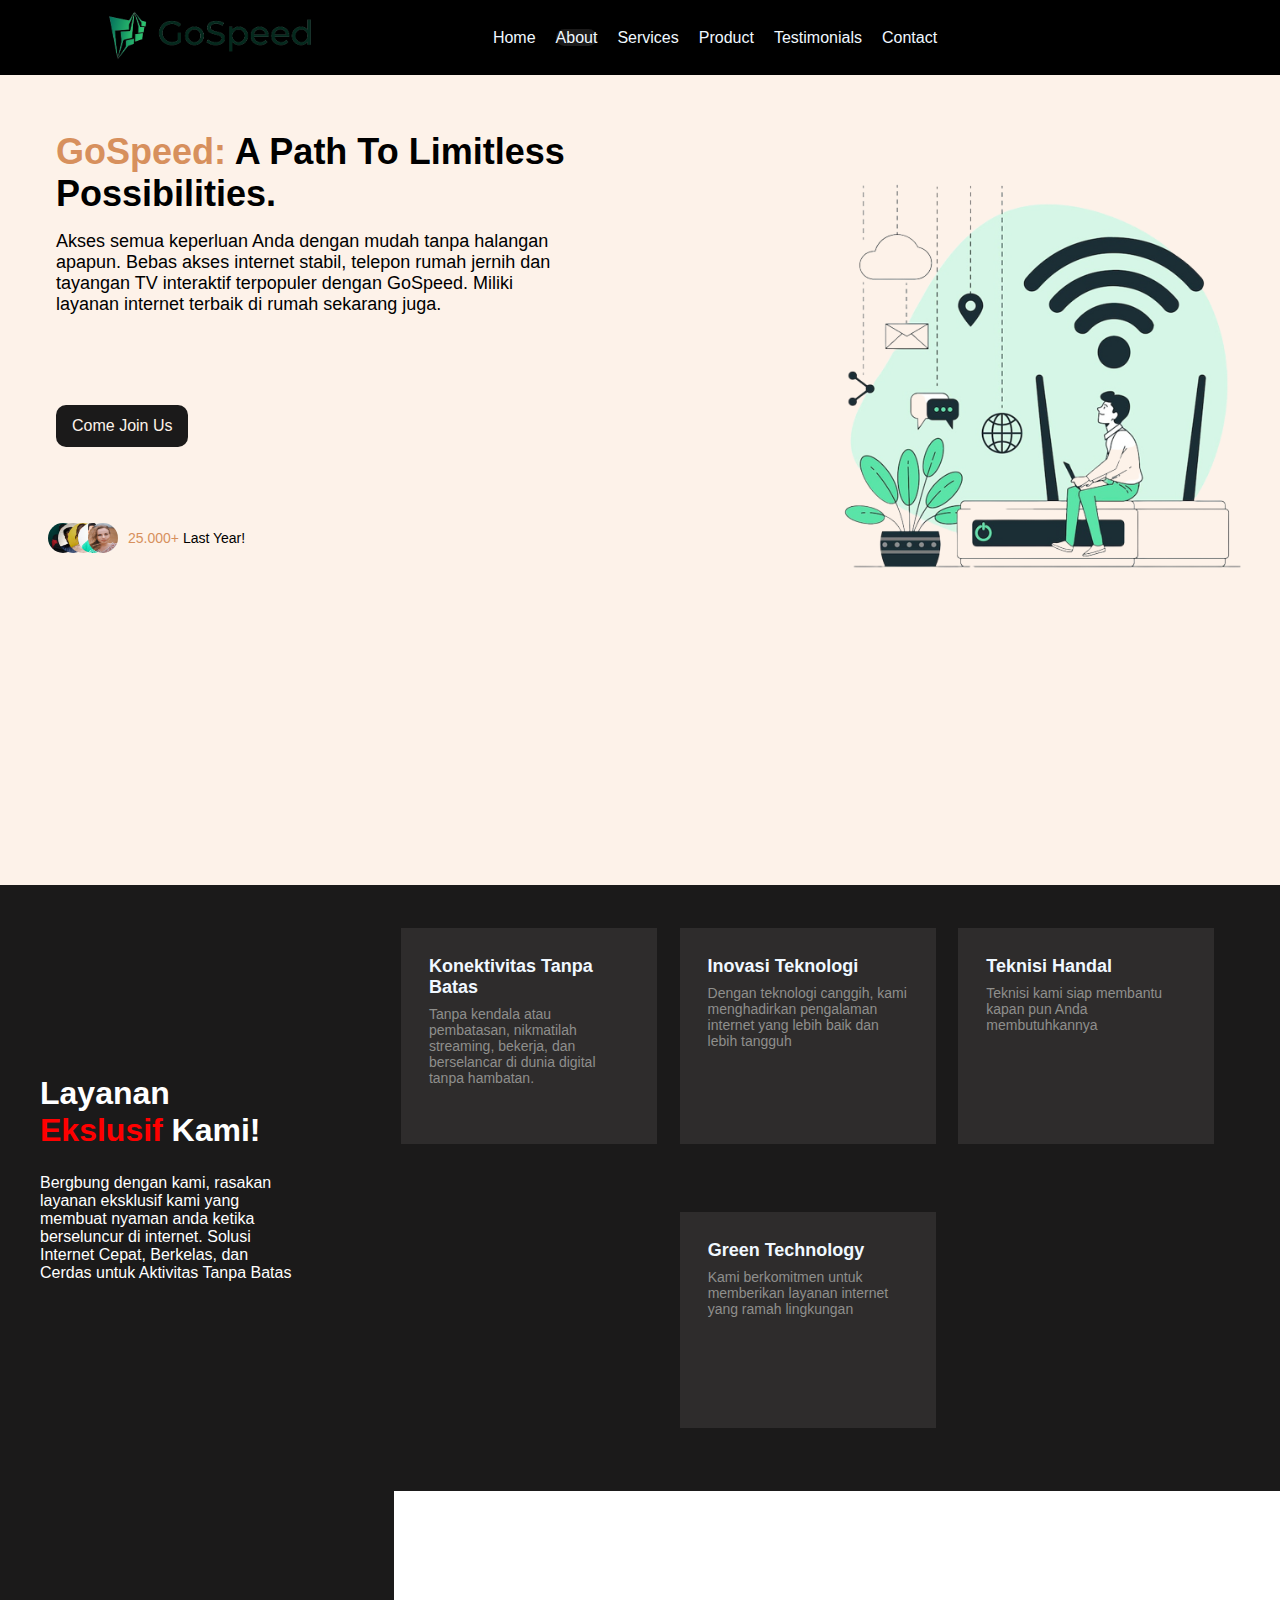
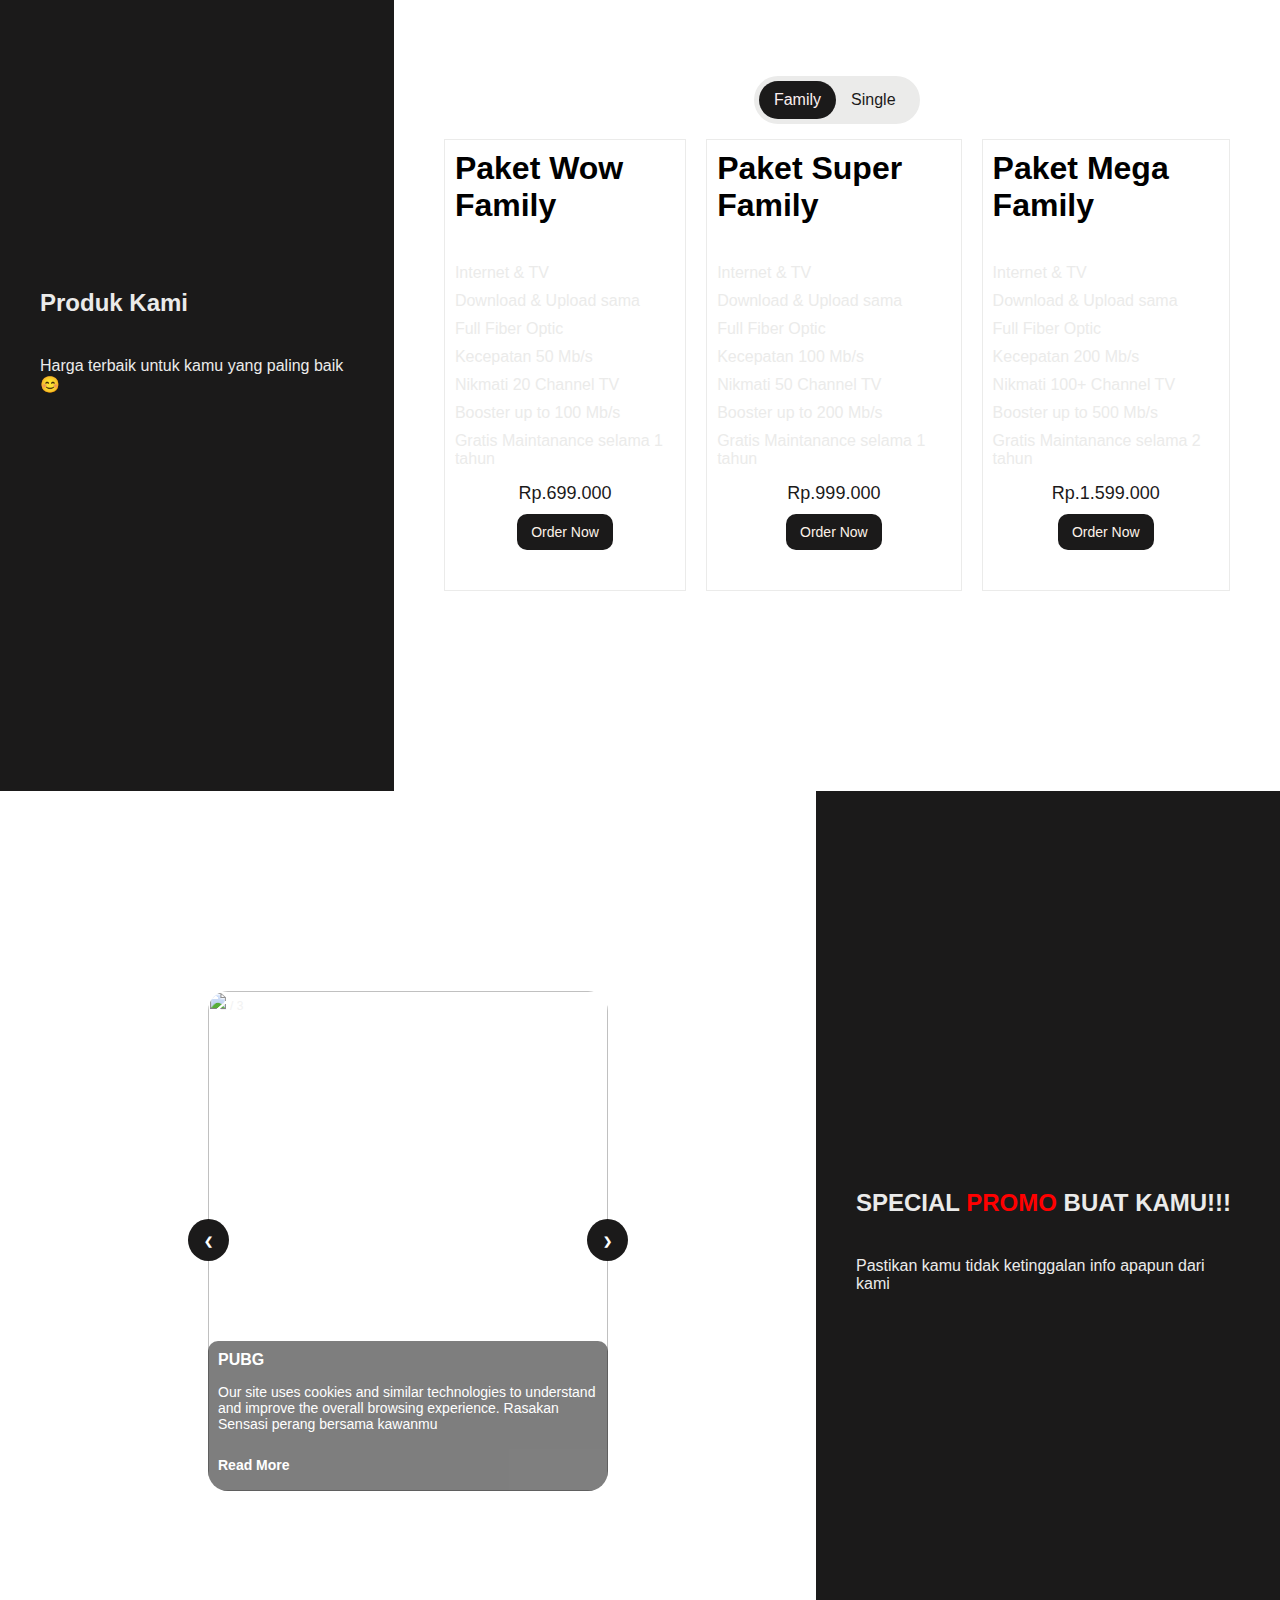
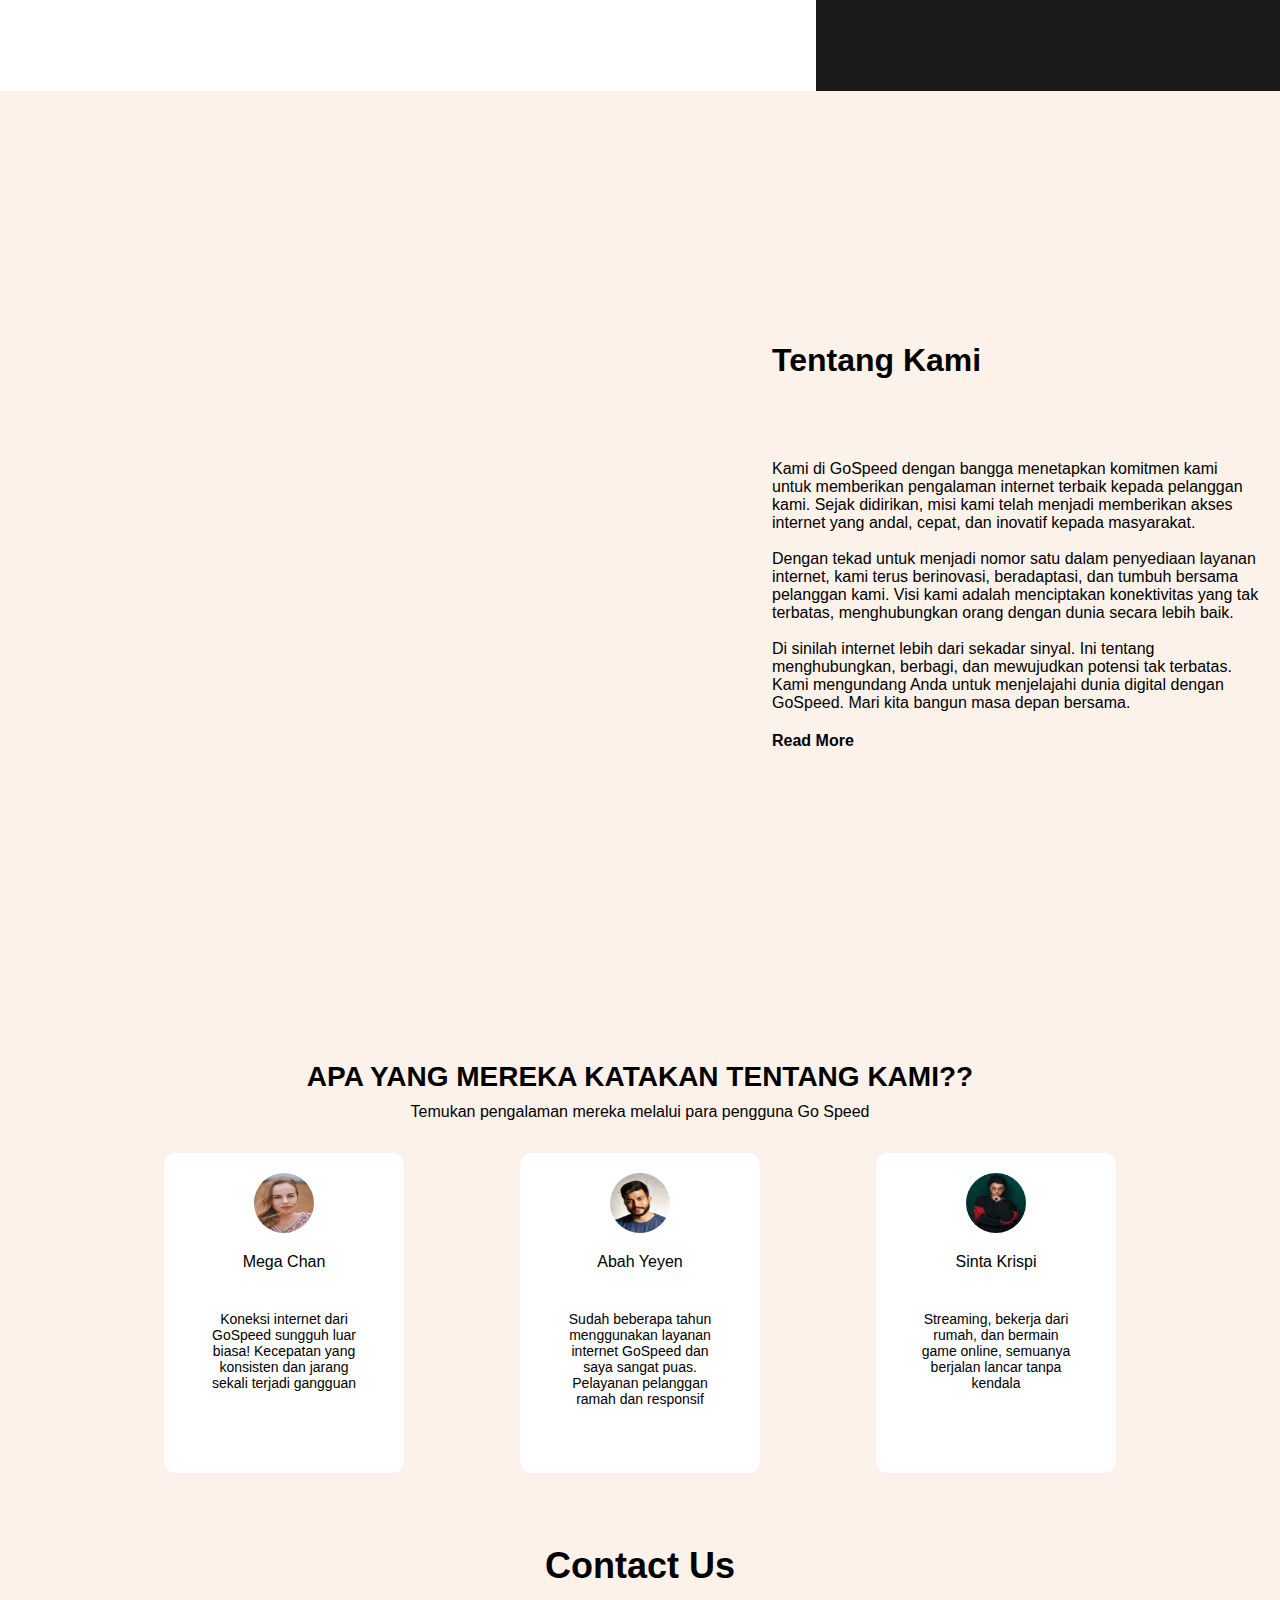
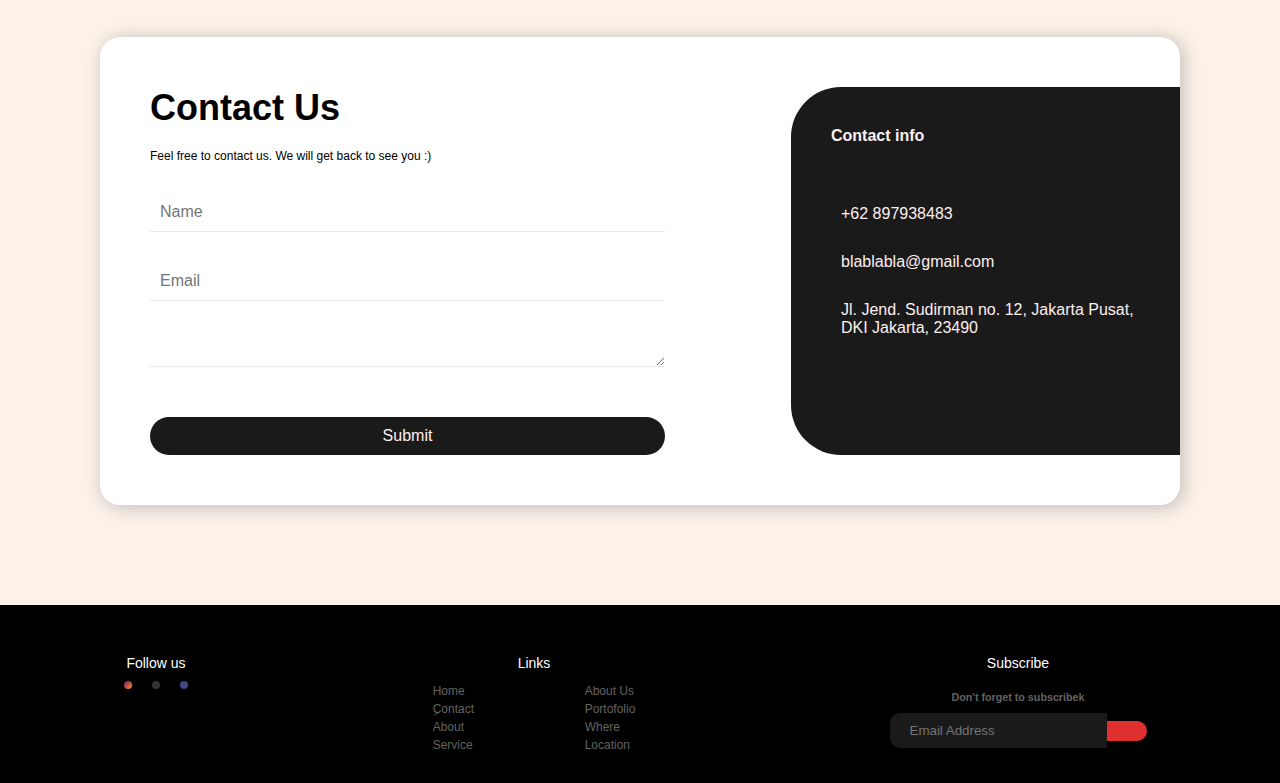
==== index.html @ 830a80e7 "first" ====
<!DOCTYPE html>
<html lang="en">
  <head>
    <meta charset="UTF-8" />
    <meta name="viewport" content="width=device-width, initial-scale=1.0" />
    <title>Document</title>
    <link rel="stylesheet" href="style.css" />
    <script src="https://kit.fontawesome.com/18915e59dc.js" crossorigin="anonymous"></script>
  </head>
  <body>
    <header>
      <nav>
        <div class="logo">
          <a href="#"><img src="logo.png" alt="" /></a>
        </div>
        <ul id="nav">
          <li><a href="#">Home</a></li>
          <li><a href="#about"  class="active">About</a></li>
          <li><a href="#services">Services</a></li>
          <li><a href="#product">Product</a></li>
          <li><a href="#testi">Testimonials</a></li>
          <li><a href="#contact-form">Contact</a></li>
          <a href="#" id="close"><i class="fa-sharp fa-solid fa-xmark"></i></a>
        </ul>
        <div class="mobile">
          <i id="bar" class="fa-solid fa-bars"></i>
        </div>
      </nav>
    </header>
    <section id="hero">
      <div class="hero-cont">
        <div class="hero-txt">
          <div class="txt">
            <h1><span>GoSpeed:</span> A Path To Limitless Possibilities.</h1>
            <p>
              Akses semua keperluan Anda dengan mudah tanpa halangan apapun. Bebas akses internet stabil, telepon rumah jernih dan tayangan TV interaktif terpopuler dengan GoSpeed. Miliki layanan internet terbaik di rumah sekarang juga.
            </p>
          </div>
          <button>Come Join Us</button>
        </div>

        <div class="member">
          <div class="pict-mem">
            <img src="Untitled (1).png" class="img-1" />
            <img src="Untitled (2).png" class="img-2" />
            <img src="Untitled (3).png" class="img-3" />
            <img src="Untitled (4).png" class="img-4" />
            <img src="Untitled (5).png" class="img-5" />
          </div>
          <p><span>25.000+</span> Last Year!</p>
        </div>
      </div>
      <img src="hero.png" alt="" class="main-img" />
    </section>
    
    <section id="services">
      <div class="serv-hed">
        <h1>Layanan <span>Ekslusif</span> Kami! </h1>
        <p class="line"></p>
        <p class="serv-tit">
          Bergbung dengan kami, rasakan layanan eksklusif kami yang membuat nyaman anda ketika berseluncur di internet. Solusi Internet Cepat, Berkelas, dan Cerdas untuk Aktivitas Tanpa Batas
        </p>
      </div>
      <div class="serv-box">
        <div class="box-cont">
          <i class="fa-solid fa-network-wired" style="color: #ff1000;"></i>
          <div class="box-txt">
            <h1>Konektivitas Tanpa Batas</h1>
            <p class="cont">
              Tanpa kendala atau pembatasan, nikmatilah streaming, bekerja, dan berselancar di dunia digital tanpa hambatan.
            </p>
          </div>
        </div>
        <div class="box-cont">
          <i class="fa-solid fa-microchip" style="color: #ff1000;"></i>
          <div class="box-txt">
            <h1>Inovasi Teknologi</h1>
            <p class="cont">
              Dengan teknologi canggih, kami menghadirkan pengalaman internet yang lebih baik dan lebih tangguh 
            </p>
            
          </div>
        </div>
        <div class="box-cont">
          <i class="fa-solid fa-people-group" style="color: #ff1000;"></i>
          <div class="box-txt">
            <h1>Teknisi Handal</h1>
            <p class="cont">
              Teknisi kami siap membantu kapan pun Anda membutuhkannya
            </p>
            
          </div>
        </div>
        <div class="box-cont">
          <i class="fa-solid fa-solar-panel" style="color: #ff1000;"></i>
          <div class="box-txt">
            <h1>Green Technology</h1>
            <p class="cont">
              Kami berkomitmen untuk memberikan layanan internet yang ramah lingkungan
            </p>
            
          </div>
        </div>
        
      </div>
    </section>
    <section id="product">
      <div class="pro-des">
        <div id="des">
        <h1>Produk Kami</h1>
        <p>Harga terbaik untuk kamu yang paling baik😊</p>
      </div></div>
      <div class="line"></div>
      <div class="paket">
<div id="btn">
  <div class="fm" id="active">
    <p>Family</p></div>
  <div class="sg">
    <p>Single</p></div>
 
</div>
<div class="paket-cont">
<div id="paket-box">
<h1>Paket Wow Family</h1>
<i class="fa-solid fa-people-roof"></i>
<ul>
  <li>Internet & TV</li>
  <li>Download & Upload sama</li>
  <li>Full Fiber Optic</li>
  <li>Kecepatan 50 Mb/s</li>
  <li>Nikmati 20 Channel TV</li>
  <li>Booster up to 100 Mb/s</li>
  <li>Gratis Maintanance selama 1 tahun</li>
</ul>
<p>Rp.699.000</p>
<button id="btn-ord">Order Now</button>
</div>
<div id="paket-box">
<h1>Paket Super Family</h1>
<i class="fa-solid fa-people-roof"></i>
<ul>
  <li>Internet & TV</li>
  <li>Download & Upload sama</li>
  <li>Full Fiber Optic</li>
  <li>Kecepatan 100 Mb/s</li>
  <li>Nikmati 50 Channel TV</li>
  <li>Booster up to 200 Mb/s</li>
  <li>Gratis Maintanance selama 1 tahun</li>
</ul>
<p>Rp.999.000</p>
<button id="btn-ord">Order Now</button>
</div>
<div id="paket-box">
<h1>Paket Mega Family</h1>
<i class="fa-solid fa-people-roof"></i>
<ul>
  <li>Internet & TV</li>
  <li>Download & Upload sama</li>
  <li>Full Fiber Optic</li>
  <li>Kecepatan 200 Mb/s</li>
  <li>Nikmati 100+ Channel TV</li>
  <li>Booster up to 500 Mb/s</li>
  <li>Gratis Maintanance selama 2 tahun</li>
</ul>
<p>Rp.1.599.000</p>
<button id="btn-ord">Order Now</button>
</div></div>
      </div>
    </section>
    <section id="news">
    
   <!-- Slideshow container -->
<div class="slideshow-container">

  <!-- Full-width images with number and caption text -->
  <div class="mySlides fade">
    <div class="numbertext">1 / 3</div>
    <div class="img-news">
        <img src="https://img.freepik.com/free-vector/flat-wifi-concept_23-2148177486.jpg?w=740&t=st=1700361606~exp=1700362206~hmac=d5f42aca3f6ed8f450a8a5a273979845ca41e395c2291f25d8382264fe31c53e" alt="" />
        <div class="desc-news">
          <h1>PUBG</h1>
          <p>Our site uses cookies and similar technologies to understand and improve the overall browsing experience. Rasakan Sensasi perang bersama kawanmu</p>
          <div class="arr">
            <p>Read More</p>
            <i class="fa-solid fa-circle-right" style="color: #ff1000;"></i>
            
          </div>
        </div>
      </div>
    
  </div>

  <div class="mySlides fade">
    <div class="numbertext">2 / 3</div>
    <div class="img-news">
        <img src="https://img.freepik.com/free-vector/flat-wifi-zone-concept-with-signal_23-2148194318.jpg?w=740&t=st=1700361664~exp=1700362264~hmac=affdc08e6a4ba51aee8b98a802f787c42972c4acd6a367177e6b12c035d910f7" alt="" />
        <div class="desc-news">
          <h1>PUBG</h1>
          <p>Our site uses cookies and similar technologies to understand and improve the overall browsing experience. Rasakan Sensasi perang bersama kawanmu</p>
          <div class="arr">
            <p>Read More</p>
            <i class="fa-solid fa-circle-right" style="color: #ff1000;"></i>
            
          </div>
        </div>
      </div>
 
  </div>

  <div class="mySlides fade">
    <div class="numbertext">3 / 3</div>
    <div class="img-news">
        <img src="https://img.freepik.com/free-vector/flat-wifi-concept_23-2148182406.jpg?w=740&t=st=1700361709~exp=1700362309~hmac=ac08baa9c29faf4a1bc0f89a0aca5fcb28b00baa556523f29c4f729de4d3a258" alt="" />
        <div class="desc-news">
          <h1>PUBG</h1>
          <p>Our site uses cookies and similar technologies to understand and improve the overall browsing experience. Rasakan Sensasi perang bersama kawanmu</p>
          <div class="arr">
            <p>Read More</p>
            <i class="fa-solid fa-circle-right" style="color: #ff1000;"></i>
            
          </div>
        </div>
      </div>
    
  </div>

  <!-- Next and previous buttons -->
  <a class="prev" onclick="plusSlides(-1)">&#10094;</a>
  <a class="next" onclick="plusSlides(1)">&#10095;</a>
</div>
<div class="pro-des">
  <div id="des">
  <h1>SPECIAL <span>PROMO</span> BUAT KAMU!!!</h1>
  <p>Pastikan kamu tidak ketinggalan info apapun dari kami</p>
</div>

</div>
    </section>
    <section id="about">
      <div class="img-cont">
        <img src="https://img.freepik.com/free-photo/corporate-business-handshake-business-partners_53876-104764.jpg?w=740&t=st=1700307020~exp=1700307620~hmac=187d6bc5711bc568422cde7c88742c377d9aa28d41e4071af50e51f3adcec3fc" alt="">
      </div>
      <div class="abt-des">
      <div class="abt-title">
        <div class="arrow"></div>
        <h1>Tentang Kami</h1>
        <p></p>
      </div>
      <p>Kami di GoSpeed dengan bangga menetapkan komitmen kami untuk memberikan pengalaman internet terbaik kepada pelanggan kami. Sejak didirikan, misi kami telah menjadi memberikan akses internet yang andal, cepat, dan inovatif kepada masyarakat.</p>
     <br> <p>Dengan tekad untuk menjadi nomor satu dalam penyediaan layanan internet, kami terus berinovasi, beradaptasi, dan tumbuh bersama pelanggan kami. Visi kami adalah menciptakan konektivitas yang tak terbatas, menghubungkan orang dengan dunia secara lebih baik.</p>
     <br> <p>Di sinilah internet lebih dari sekadar sinyal. Ini tentang menghubungkan, berbagi, dan mewujudkan potensi tak terbatas. Kami mengundang Anda untuk menjelajahi dunia digital dengan GoSpeed. Mari kita bangun masa depan bersama.</p>
     <div class="arr">
      <p>Read More</p>
      <i class="fa-solid fa-arrow-right-long" style="color: #000000;"></i>
    </div>
    </div>
  
</section>
    <section id="testi">
      <h1 class="title">APA YANG MEREKA KATAKAN TENTANG KAMI??</h1>
      <p class="sub-tit">Temukan pengalaman mereka melalui para pengguna Go Speed </p>
      <div class="komen">
        <div class="kom-box">
          <img src="Untitled (5).png" />
          <h1>Mega Chan</h1>
          <div class="star">
            <i class="fa-solid fa-star fa-fade" style="color: #f4ec10"></i>
            <i class="fa-solid fa-star fa-fade" style="color: #f4ec10"></i>
            <i class="fa-solid fa-star fa-fade" style="color: #f4ec10"></i>
            <i class="fa-solid fa-star fa-fade" style="color: #f4ec10"></i>
            <i class="fa-solid fa-star fa-fade" style="color: #f4ec10"></i>
          </div>
          <p>
            Koneksi internet dari GoSpeed sungguh luar biasa! Kecepatan yang konsisten dan jarang sekali terjadi gangguan
          </p>
        </div>
        <div class="kom-box">
          <img src="Untitled (2).png" />
          <h1>Abah Yeyen</h1>
          <div class="star">
            <i class="fa-solid fa-star fa-fade" style="color: #f4ec10"></i>
            <i class="fa-solid fa-star fa-fade" style="color: #f4ec10"></i>
            <i class="fa-solid fa-star fa-fade" style="color: #f4ec10"></i>
            <i class="fa-solid fa-star fa-fade" style="color: #f4ec10"></i>
            <i class="fa-regular fa-star" style="color: #f4ec10"></i>
          </div>
          <p>
            Sudah beberapa tahun menggunakan layanan internet GoSpeed dan saya sangat puas. Pelayanan pelanggan ramah dan responsif
          </p>
        </div>
        <div class="kom-box">
          <img src="Untitled (1).png" />
          <h1>Sinta Krispi</h1>
          <div class="star">
            <i class="fa-solid fa-star fa-fade" style="color: #f4ec10"></i>
            <i class="fa-solid fa-star fa-fade" style="color: #f4ec10"></i>
            <i class="fa-solid fa-star fa-fade" style="color: #f4ec10"></i>
            <i class="fa-solid fa-star fa-fade" style="color: #f4ec10"></i>
            <i class="fa-solid fa-star fa-fade" style="color: #f4ec10"></i>
          </div>
          <p>
            Streaming, bekerja dari rumah, dan bermain game online, semuanya berjalan lancar tanpa kendala
          </p>
        </div>
      </div>
      <h1 style="text-align: center; font-size: 36px; font-weight: 600;">Contact Us</h1>
      <div id="contact-form">
       
        <div class="form">
          <h1>Contact Us</h1>
          <p>Feel free to contact us. We will get back to see you :)</p>
          <div class="form-cont">
            <input type="text" placeholder="Name" />

            <input type="email" placeholder="Email" />

           <textarea name="Message" id="" cols="30" rows="1"></textarea>
        </div>
        <button>Submit</button>
      </div>
      <div class="contact-info">
        <h4>Contact info</h4>
        <div class="info">
          <div class="detail">
            <i class="fa-solid fa-tty" style="color: #ffffff"></i>
            <p>+62 897938483</p>
          </div>
          <div class="detail">
            <i class="fa-solid fa-envelope" style="color: #ffffff"></i>
            <p>blablabla@gmail.com</p>
          </div>
          <div class="detail">
            <i class="fa-solid fa-map-location-dot" style="color: #ffffff"></i>
            <p>Jl. Jend. Sudirman no. 12, Jakarta Pusat, DKI Jakarta, 23490</p>
          </div>
        </div>
        <div class="sosmed">
          <a href="twitter.com"><i class="fa-brands fa-instagram" style="color: #ffffff;"></i></a>
          <a href="twitter.com"><i class="fa-brands fa-x-twitter" style="color: #ffffff;"></i></a>
          <a href="twitter.com"><i class="fa-brands fa-facebook" style="color: #ffffff;"></i></a>
        </div>
      </div>
    </section>
    <footer>
      <div class="foll">
        <h4>Follow us</h4>
        <div class="link">
          <a id="ig" href="twitter.com"><i class="fa-brands fa-instagram" style="color: #ffffff;"></i></a>
          <a id="tw" href="twitter.com"><i class="fa-brands fa-x-twitter" style="color: #ffffff;"></i></a>
          <a id="fb" href="twitter.com"><i class="fa-brands fa-facebook" style="color: #ffffff;"></i></a>
        </div>
        
      </div>
      <div class="menu">
        <h4>Links</h4>
        <div class="menu-links">
        <ul>
          <li><a href="#">Home</a></li>
          <li><a href="#">ِContact</a></li>
          <li><a href="#">About</a></li>
          <li><a href="#">Service</a></li>
          
        </ul>
        <ul>
          <li><a href="#">About Us</a></li>
          <li><a href="#">Portofolio</a></li>
          <li><a href="#">Where</a></li>
          <li><a href="#">Location</a></li>
         
        </ul>
      </div>
      </div>
      <div class="subs">
        <h4>Subscribe</h4>
        <h6>Don't forget to subscribek</h6>
        <div class="msg">
          <input type="email" placeholder="Email Address">
          <button><i class="fa-solid fa-paper-plane" style="color: #ffffff;"></i></button>
        </div>
        
      </div>
    </footer>
    <script src="script.js"></script>
  </body>
</html>
---- style.css ----
* {
  padding: 0;
  margin: 0;
  font-family: Arial, Helvetica, sans-serif;
  scroll-behavior: smooth;
}

header {
  background-color: #000000;
}

#close {
  display: none;
}

.active {
  color: #fdf2e9;
}

nav {
  display: flex;
  align-items: center;
  justify-content: space-between;
  color: aliceblue;
  padding: 0 60px;
}

nav .logo {
  width: 150px;
  height: 75px;
  display: flex;
  flex-direction: row;
  align-items: center;
}

nav .logo img {
  width: 300px;
}

nav #nav {
  display: flex;

  font-size: 16px;
}

nav #nav li {
  list-style: none;
  margin: 0 10px;
}

nav #nav li a {
  text-decoration: none;
  color: aliceblue;
  font-weight: 500;
}

nav #nav li a:hover {
  color: #cb9d78;
  transition: 0.4s ease-in;
}

#hero {
  background: #fdf2e9;
  height: 90vh;
  background-position: center;
  display: flex;
  justify-content: space-evenly;
}

.hero-cont {
  display: flex;
  flex-direction: column;
}

#hero .main-img {
  height: 420px;
  margin: 10vh 0px 30vh 0px;
  padding-right: 30px;
}

#hero .hero-txt {
  padding: 56px 56px 36px 56px;
  align-items: start;
  display: flex;
  margin-bottom: 10px;
  flex-direction: column;
}

#hero .hero-txt .txt {
  display: flex;
  flex-direction: column;
  margin-bottom: 10vh;
}

#hero .hero-txt .txt h1 {
  font-size: 36px;
  margin-bottom: 16px;
}

#hero .hero-txt .txt h1 span {
  color: #d7905d;
}
#hero .hero-txt .txt p {
  font-size: 18px;
  font-weight: 500;
  padding-right: 24vh;
}
#hero .hero-txt button,
#btn-ord {
  background: #1b1a1a;
  padding: 12px 16px;
  font-size: 16px;
  color: #fdf2e9;
  border-radius: 10px;
  border: 0;
  cursor: pointer;
  margin-bottom: 30px;
}
#btn-ord {
  background: #1b1a1a;
  padding: 10px 14px;
  font-size: 14px;
  color: #fdf2e9;
  border-radius: 10px;
  border: 0;
  cursor: pointer;
}
#hero .hero-txt button:hover {
  background: #d7905d;
}
#hero .hero-cont .member {
  display: flex;
  align-items: center;
}

#hero .hero-cont .member .pict-mem {
  display: flex;
  align-items: center;
  justify-content: flex-start;
  margin: 0 10px 0 48px;
}

#hero .hero-cont .member .pict-mem img {
  width: 30px;
  height: 30px;
  border-radius: 50%;
}

.img-2,
.img-3,
.img-4,
.img-5 {
  margin-left: -20px;
}

#hero .hero-cont .member p {
  font-size: 14px;
  font-weight: 500;
}

#hero .hero-cont .member p span {
  color: #d7905d;
}

#services {
  display: flex;
  background-color: #1b1a1a;
  align-items: center;
}

#services .serv-hed {
  width: 25%;
  padding: 40px;
  background-color: #1b1a1a;
  color: rgb(255, 255, 255);
  display: flex;
  justify-content: center;
  flex-direction: column;
  align-items: center;
}

#services .serv-hed span,
#news span {
  color: red;
}

#services .serv-hed .line {
  margin: 10px 0;
}

#services .serv-tit,
#news .serv-tit {
  max-width: 360px;
  font-size: 16px;
  font-weight: 400;
  margin: 5px 0 20px 0;
}
.serv-box {
  background: #1b1a1a;
  color: aliceblue;
  padding: 38px 48px 0 48px;
  display: flex;
  flex-direction: row;
  flex-wrap: wrap;
  justify-content: space-evenly;
}

.serv-box .box-cont {
  width: 200px;
  height: 160px;
  padding: 28px;
  background: #2e2c2c;
  border: 5px solid #1b1a1a;
  margin-bottom: 58px;
}

.serv-box .box-cont:hover {
  box-shadow: 0px -1px 9px 0px #636361;
  transition: 0.2s ease-in-out;
  border: 1px solid #636361;
}

.serv-box .box-cont i {
  margin-bottom: 15px;
}

.serv-box .box-cont .box-txt h1 {
  margin-bottom: 8px;
  font-size: 18px;
}

.serv-box .box-cont .box-txt .cont {
  font-size: 14px;
  font-weight: 400;
  color: rgb(143, 143, 140);
}

.img-news .desc-news .arr {
  display: flex;
  margin-top: 10px;
  align-items: center;
  margin-bottom: 10px;
}

.img-news .desc-news .arr p {
  font-size: 14px;
  font-weight: 550;
  padding: 0;
  margin-left: 10px;
}
.img-news .desc-news .arr i {
  margin-left: 5px;
}
#testi {
  background-color: #fdf2e9;
  padding: 50px;
}

#testi .title {
  text-align: center;
  margin: 20px 0px 10px 0px;
  font-size: 28px;
  font-weight: 600;
  font-stretch: semi-expanded;
}

#testi .sub-tit {
  margin-bottom: 30px;
  text-align: center;
}

#testi .komen {
  display: flex;
  flex-direction: row;
  justify-content: space-evenly;
  margin-bottom: 70px;
}

#testi .komen .kom-box {
  width: 240px;
  height: 300px;
  background: white;
  border: 2px solid #fcefef;
  display: flex;
  flex-direction: column;
  align-items: center;
  border-radius: 5%;
  padding-bottom: 20px;
}

#testi .komen .kom-box h1 {
  font-weight: 100;
  margin-bottom: 15px;
  font-size: 16px;
}

#testi .komen .kom-box img {
  width: 60px;
  height: 60px;
  border-radius: 50%;
  margin: 20px 0px;
}

#testi .komen .kom-box p {
  font-size: 14px;
  padding: 10px;
  margin: 15px 30px 30px 30px;
  text-align: center;
}

#contact-form {
  display: flex;
  justify-content: space-between;
  padding: 50px 0 50px 50px;
  margin: 50px;
  background-color: white;
  border-radius: 20px;
  box-shadow: 3px 2px 18px 1px #c0c0bb;
}

#contact-form .form {
  float: left;
  width: 50%;
}

#contact-form .form h1 {
  margin-bottom: 20px;
  font-weight: 600;
  font-size: 36px;
}

#contact-form .form p {
  font-size: 12px;
}
#contact-form .form .form-cont {
  display: flex;
  flex-direction: column;
}

#contact-form .form .form-cont input {
  padding: 10px;
  margin-top: 30px;
  border: none;
  border-bottom: #ebebea solid 1px;
  font-size: 16px;
  outline: none;
}

#contact-form .form .form-cont textarea {
  padding: 10px;
  margin-top: 30px;
  border: none;
  border-bottom: 1px solid #ebebea;
  margin-bottom: 50px;
}

#contact-form .form button {
  width: 100%;
  padding: 10px;
  border-radius: 20px;
  border: none;
  font-size: 16px;
  color: #fcefef;
  background-color: #1b1a1a;
  cursor: pointer;
}

#contact-form .form button:hover {
  background: linear-gradient(280deg, purple, rgb(81, 21, 221));
  transition: 0.4s ease-in;
}

#contact-form .contact-info {
  width: 30%;
  border-radius: 50px 0 0 50px;
  background: #1b1a1a;
  color: #fcefef;
  padding: 40px;
  margin-left: 30px;
}

#contact-form .contact-info h4 {
  font-size: 16px;
  margin-bottom: 30px;
}

#contact-form .contact-info .info {
  display: flex;
  justify-content: space-between;
  flex-direction: column;
}

#contact-form .contact-info .info .detail {
  display: flex;

  margin-top: 30px;
}

#contact-form .contact-info .info .detail i {
  margin-right: 10px;
}

#contact-form .contact-info .sosmed {
  margin-top: 50px;
  float: right;
}

#contact-form .contact-info .sosmed i {
  margin: 0 10px;
}

footer {
  background-color: black;
  padding: 20px 20px 0 20px;
  display: flex;
  justify-content: space-between;
}

footer .foll {
  display: flex;
  flex-direction: column;
  width: 20%;
  padding: 30px;
}

footer h4 {
  color: white;
  font-weight: 400;
  font-size: 14px;
  margin-bottom: 10px;
  text-align: center;
}

footer .foll .link {
  display: flex;
  justify-content: center;
}

footer .foll .link a {
  margin: 0 10px;
}

footer .foll .link #ig {
  border-radius: 50%;
  background: linear-gradient(135deg, purple, orange);
  padding: 4px;
}
footer .foll .link #tw {
  border-radius: 50%;
  background: rgb(52, 50, 50);
  padding: 4px;
}
footer .foll .link #fb {
  border-radius: 50%;
  background: rgb(69, 69, 130);
  padding: 4px;
}

footer .menu {
  display: flex;
  flex-direction: column;
  width: 40%;
  padding: 30px;
}

footer .menu .menu-links {
  display: flex;
  justify-content: space-evenly;
}

footer .menu .menu-links li {
  list-style: none;
}

footer .menu .menu-links li a {
  text-decoration: none;
  color: #636361;
  font-size: 12px;
  font-weight: 400;
}

footer .menu .menu-links li a:hover {
  color: #ebebea;
}

footer .subs {
  display: flex;
  flex-direction: column;
  width: 40%;
  padding: 30px;
}

footer .subs h6 {
  margin: 10px 0;
  color: #636361;
  text-align: center;
}

footer .subs .msg {
  display: flex;
  justify-content: center;
  align-items: center;
}

footer .subs input {
  padding: 10px 20px;
  background: #1b1a1a;
  color: #636361;
  border: 0;
  border-radius: 10px 0 0 10px;
  outline: none;
}

footer .subs button {
  cursor: pointer;
  padding: 10px 20px;
  background-color: rgb(224, 47, 47);
  border: 0;
  border-radius: 0 10px 10px 0;
}
.slideshow-container {
  position: relative;
  margin: auto;
  display: flex;
  flex-direction: column;
}

/* Hide the images by default */
.mySlides {
  display: none;
}

/* Next & previous buttons */
.prev,
.next {
  cursor: pointer;
  position: absolute;
  top: 50%;
  width: 10px;
  height: 10px;
  margin-top: -22px;
  padding: 16px;
  color: white;
  font-weight: bold;
  font-size: 14px;
  transition: 0.6s ease;
  border-radius: 50%;
  user-select: none;
}

/* Position the "next button" to the right */
.next {
  right: 0;
  border-radius: 3px 0 0 3px;
  font-size: 14px;
  border-radius: 50%;
}

/* On hover, add a black background color with a little bit see-through */
.prev:hover,
.next:hover {
  background-color: rgba(0, 0, 0, 0.8);
  font-size: 14px;
  border-radius: 50%;
}

/* Caption text */
.text {
  color: #f2f2f2;
  font-size: 15px;
  padding: 8px 12px;
  position: absolute;
  bottom: 8px;
  width: 100%;
  text-align: center;
}

/* Number text (1/3 etc) */
.numbertext {
  color: #f2f2f2;
  font-size: 12px;
  padding: 8px 12px;
  position: absolute;
  top: 0;
}

/* The dots/bullets/indicators */
.dot {
  cursor: pointer;
  height: 10px;
  width: 10px;
  margin: 0 2px;
  background-color: #636361;
  border-radius: 50%;
  display: inline-block;
  transition: background-color 0.6s ease;
}

.dot:hover {
  background-color: #1b1a1a;
}

.active {
  background-color: #1b1a1a;
  border-radius: 35px;
}

/* Fading animation */
.fade {
  animation-name: fade;
  animation-duration: 1.5s;
}

@keyframes fade {
  from {
    opacity: 0.4;
  }
  to {
    opacity: 1;
  }
}
.slideshow-container {
  max-width: 400px;
  width: 75%;
  position: relative;
}

/* Hide the images by default */
.mySlides {
  display: none;
}

/* Next & previous buttons */
.prev,
.next {
  cursor: pointer;
  position: absolute;
  top: 50%;
  width: auto;
  margin: -22px -20px;
  padding: 16px;
  color: white;
  font-weight: bold;
  font-size: 11px;
  transition: 0.6s ease;
  border-radius: 50%;
  user-select: none;
  z-index: 99;
  background-color: #1b1a1a;
}

/* Position the "next button" to the right */
.next {
  right: 0;
  border-radius: 50%;
  z-index: 99;
}

/* On hover, add a black background color with a little bit see-through */
.prev:hover,
.next:hover {
  background-color: rgba(0, 0, 0, 0.8);
}

/* Caption text */
.text {
  color: #f2f2f2;
  font-size: 15px;
  padding: 8px 12px;
  position: absolute;
  bottom: 8px;
  width: 100%;
  text-align: center;
}

/* Number text (1/3 etc) */
.numbertext {
  color: #f2f2f2;
  font-size: 12px;
  padding: 8px 12px;
  position: absolute;
  top: 0;
}

/* The dots/bullets/indicators */
.dot {
  cursor: pointer;
  height: 10px;
  width: 10px;
  margin: 0 2px;
  background-color: #bbb;
  border-radius: 50%;
  display: inline-block;
  transition: background-color 0.6s ease;
}

.active,
.dot:hover {
  background-color: #1b1a1a;
}

/* Fading animation */
.fade {
  animation-name: fade;
  animation-duration: 1.5s;
}

@keyframes fade {
  from {
    opacity: 0.4;
  }
  to {
    opacity: 1;
  }
}

.img-news .desc-news {
  position: absolute;
  z-index: 1;
  background-color: black;
  width: 100%;
  color: white;
  bottom: 0;
  opacity: 0.5;
  border-radius: 10px 10px 20px 20px;
  transition: ease-in 0.5s;
  height: 30%;
}

.img-news .desc-news:hover {
  cursor: pointer;
  opacity: 1;
  background: rgba(42, 41, 41, 0.9);
}

.img-news .desc-news h1 {
  font-size: 16px;
  font-weight: bold;
  padding: 10px;
  margin-bottom: 5px;
}

.img-news .desc-news p {
  padding: 0 10px 15px 10px;
  font-size: 14px;
  font-weight: 100;
}
.img-news img,
.img-news {
  width: 100%;
  height: 500px;
  border-radius: 20px;
  object-fit: cover;
  position: relative;
}

#about {
  display: flex;
  justify-content: space-between;
  height: 100vh;
  background-color: #fdf2e9;
}
#about .abt-des {
  width: 40%;
  height: auto;
  padding: 40px 20px 30px 40px;
  display: flex;
  justify-content: center;
  flex-direction: column;
}
#about .abt-des .abt-title {
  margin-bottom: 9vh;
}

#about .abt-des .arr {
  display: flex;
  margin-top: 20px;
  font-weight: 600;
  align-items: center;
  cursor: pointer;
}

#about .abt-des .arr p {
  margin-right: 5px;
}

#about .img-cont {
  width: 60%;
  height: 100%;
  text-align: center;

  display: flex;
  justify-content: center;
  align-items: center;
}

#about .img-cont img {
  width: 60%;
  border-radius: 100% 0% 23% 77% / 48% 36% 64% 52%;
}

#product,
#news {
  display: flex;
  align-items: center;
  height: 100vh;
}

#product .pro-des,
#news .pro-des {
  width: 30%;
  height: 100%;
  color: #ebebea;
  padding: 0 40px;
  background-color: #1b1a1a;
  display: flex;
  align-items: center;
}

#product .pro-des h1,
#news .pro-des h1 {
  font-size: 24px;
  margin-bottom: 40px;
}

#product .paket {
  display: flex;
  flex-direction: column;
  justify-content: center;
  align-items: center;
  padding: 40px;
}

#product .paket #btn {
  width: 156px;
  background-color: #ebebea;

  display: flex;
  border-radius: 50px;
  padding: 5px;
}

#product .paket #btn #active {
  padding: 10px 15px;
  border-radius: 50px;
  background-color: #1b1a1a;
  color: #fcefef;
  cursor: pointer;
}

#product .paket #btn .sg,
#product .paket #btn .fm {
  padding: 10px 15px;
  cursor: pointer;
  color: #1b1a1a;
}

#product .paket .paket-cont {
  display: flex;
}

#product .paket .paket-cont #paket-box {
  display: flex;
  flex-direction: column;
  align-items: center;
  padding: 10px;
  border: 1px solid #ebebea;
  margin: 15px 10px;
}

#product .paket .paket-cont #paket-box h1 {
  margin-bottom: 20px;
}

#product .paket .paket-cont #paket-box ul {
  margin-top: 20px;
}

#product .paket .paket-cont #paket-box ul li {
  color: #ebebea;
  list-style: none;
  margin-bottom: 10px;
}

#product .paket .paket-cont #paket-box p {
  color: #1b1a1a;
  margin: 5px 0 10px 0;
  font-size: 18px;
}

@media (max-width: 799px) {
  body {
    width: 432px;
  }
  #nav {
    align-items: flex-start;
    display: flex;
    justify-content: flex-start;
    flex-direction: column;
    position: fixed;
    top: 0;
    right: -300px;
    height: 100vh;
    width: 300px;
    background-color: #eae0da;
    box-shadow: 0px 40px 1px rgb(0, 0, 0.1);
    padding: 80px 0 0 10px;
    transition: 0.2s;
  }

  #nav.active {
    right: 0px;
  }

  #nav li {
    margin-bottom: 20px;
  }

  .mobile {
    display: flex;
    align-items: center;
  }

  .mobile i {
    color: #ebebea;
    padding-left: 20px;
  }

  #close {
    display: initial;
    position: absolute;
    left: 30px;
    top: 30px;
    color: #000000;
  }

  #hero {
    height: 50vh;
    width: 432px;
  }

  #hero .hero-txt {
    padding: 76px 24px 15px 24px;
  }

  #hero .hero-txt .txt {
    margin-bottom: 10vh;
  }
  #hero .hero-txt .txt h1 {
    font-size: 18px;
    margin-bottom: 8px;
  }

  #hero .hero-txt .txt p {
    font-size: 14px;
    font-weight: 500;
    padding-right: 0;
  }

  #hero .main-img {
    height: 180px;
    width: 160px;
  }

  #hero .hero-txt button {
    background: #1b1a1a;
    padding: 10px 12px;
    font-size: 10px;
    color: #fdf2e9;
    border-radius: 10px;
    border: 0;
    cursor: pointer;
    margin-bottom: 30px;
  }
  #hero .hero-cont .member .pict-mem img {
    width: 20px;
    height: 20px;
  }
  .img-2,
  .img-3,
  .img-4,
  .img-5 {
    margin-left: -10px;
  }
  #hero .hero-cont .member p {
    font-size: 12px;
    font-weight: 500;
  }

  #services {
    flex-direction: column;
  }

  #services .serv-hed {
    width: 90%;
    padding: 20px;
  }
  #product,
  #news {
    flex-direction: column;
  }
  #product .pro-des,
  #news .pro-des {
    width: 100%;
    padding: 0;
  }
  #product .pro-des #des,
  #news .pro-des #des {
    text-align: center;
    padding: 50px;
  }

  #product .paket {
    padding: 20px 0;
  }

  #news {
    flex-direction: column-reverse;
  }
  .slideshow-container {
    max-width: 350px;
    margin: 30px;
  }

  .img-news img,
  .img-news {
    height: 400px;
  }
  .img-news .desc-news .arr {
    margin-bottom: 10px;
  }
  .img-news .desc-news .arr p {
    font-size: 12px;
  }
  .img-news .desc-news p {
    padding: 0 10px 0px 10px;
    font-size: 12px;
  }

  .img-news .desc-news h1 {
    font-size: 12px;
    margin-bottom: 0px;
  }

  .prev,
  .next {
    padding: 12px;
    font-size: 10px;
    display: flex;
    align-items: center;
    margin: 0;
  }
  #about {
    height: auto;
    flex-direction: column;
    align-items: center;
  }
  #about .abt-des {
    width: 85%;
  }

  #about .abt-des .abt-title {
    margin-bottom: 5vh;
  }

  #about .abt-des .arr {
    margin-top: 30px;
  }
  #testi .komen {
    flex-direction: column;
    align-items: center;
  }
  #testi .komen .kom-box {
    margin-bottom: 20px;
  }
  #contact-form {
    padding: 50px 0 50px 50px;
    margin: 30px 0;
    flex-direction: column-reverse;
  }
  #contact-form .form {
    width: 60%;
    margin-top: 20px;
  }
  #contact-form .contact-info {
    width: auto;
  }
  footer {
    padding: 15px;
    justify-content: space-evenly;
  }
  footer .foll,
  footer .menu,
  footer .subs {
    padding: 20px;
  }

  footer .menu .menu-links ul {
    margin: 0 10px;
  }
  footer .subs input {
    padding: 7px 16px;
    width: 20px;
  }
  footer .subs button {
    padding: 7px 16px;
  }
}
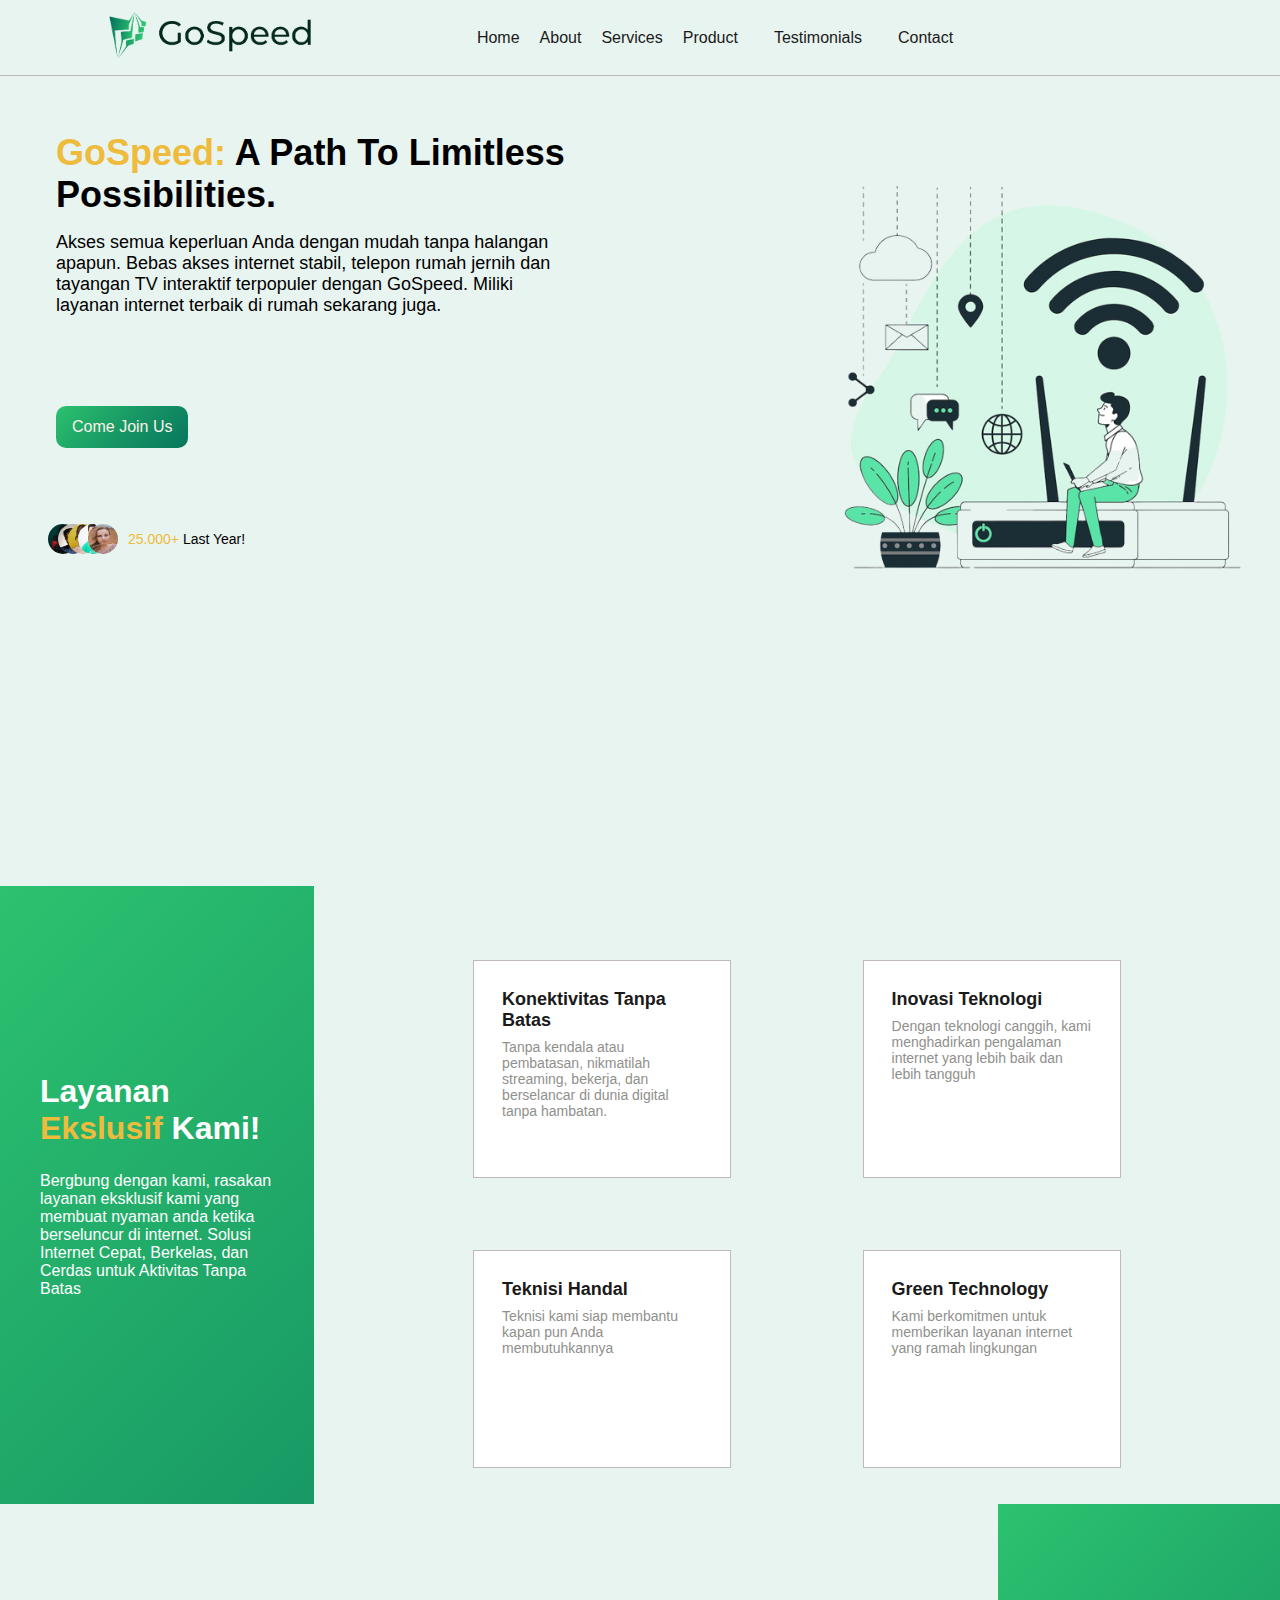
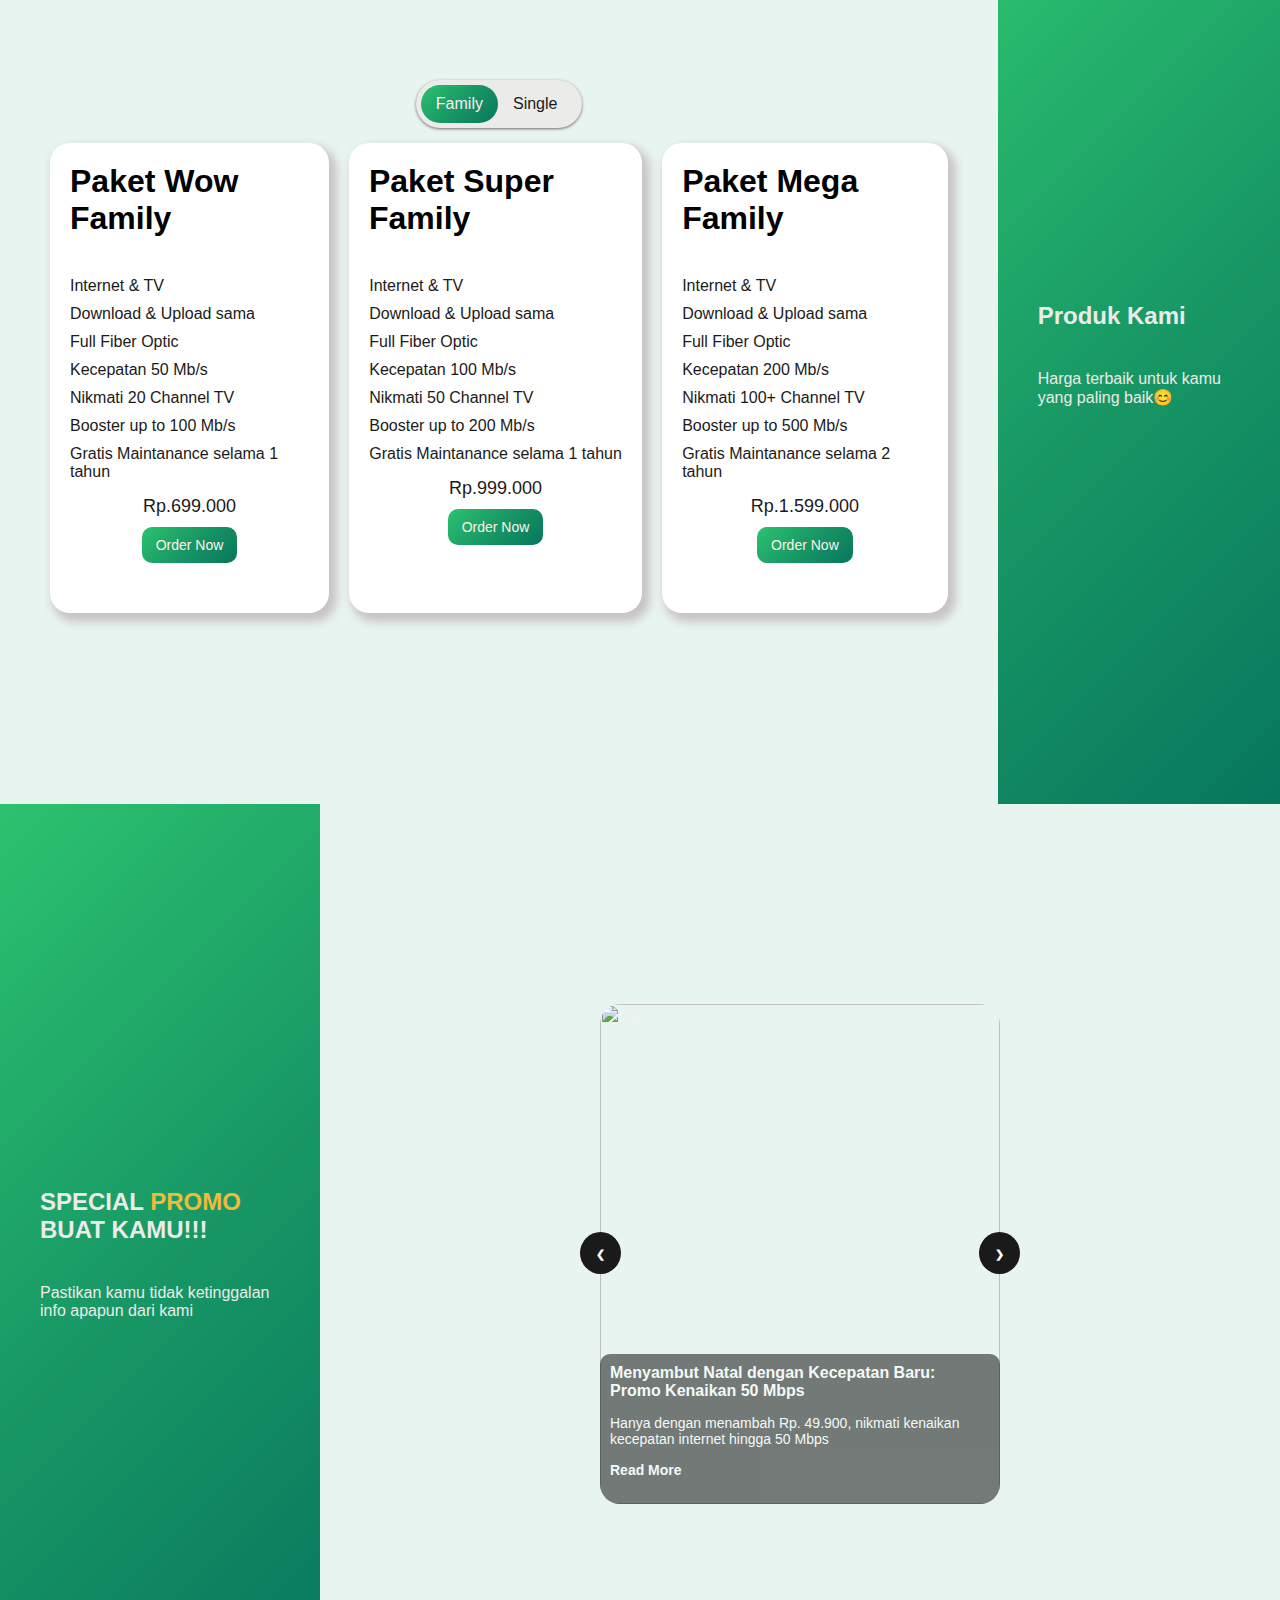
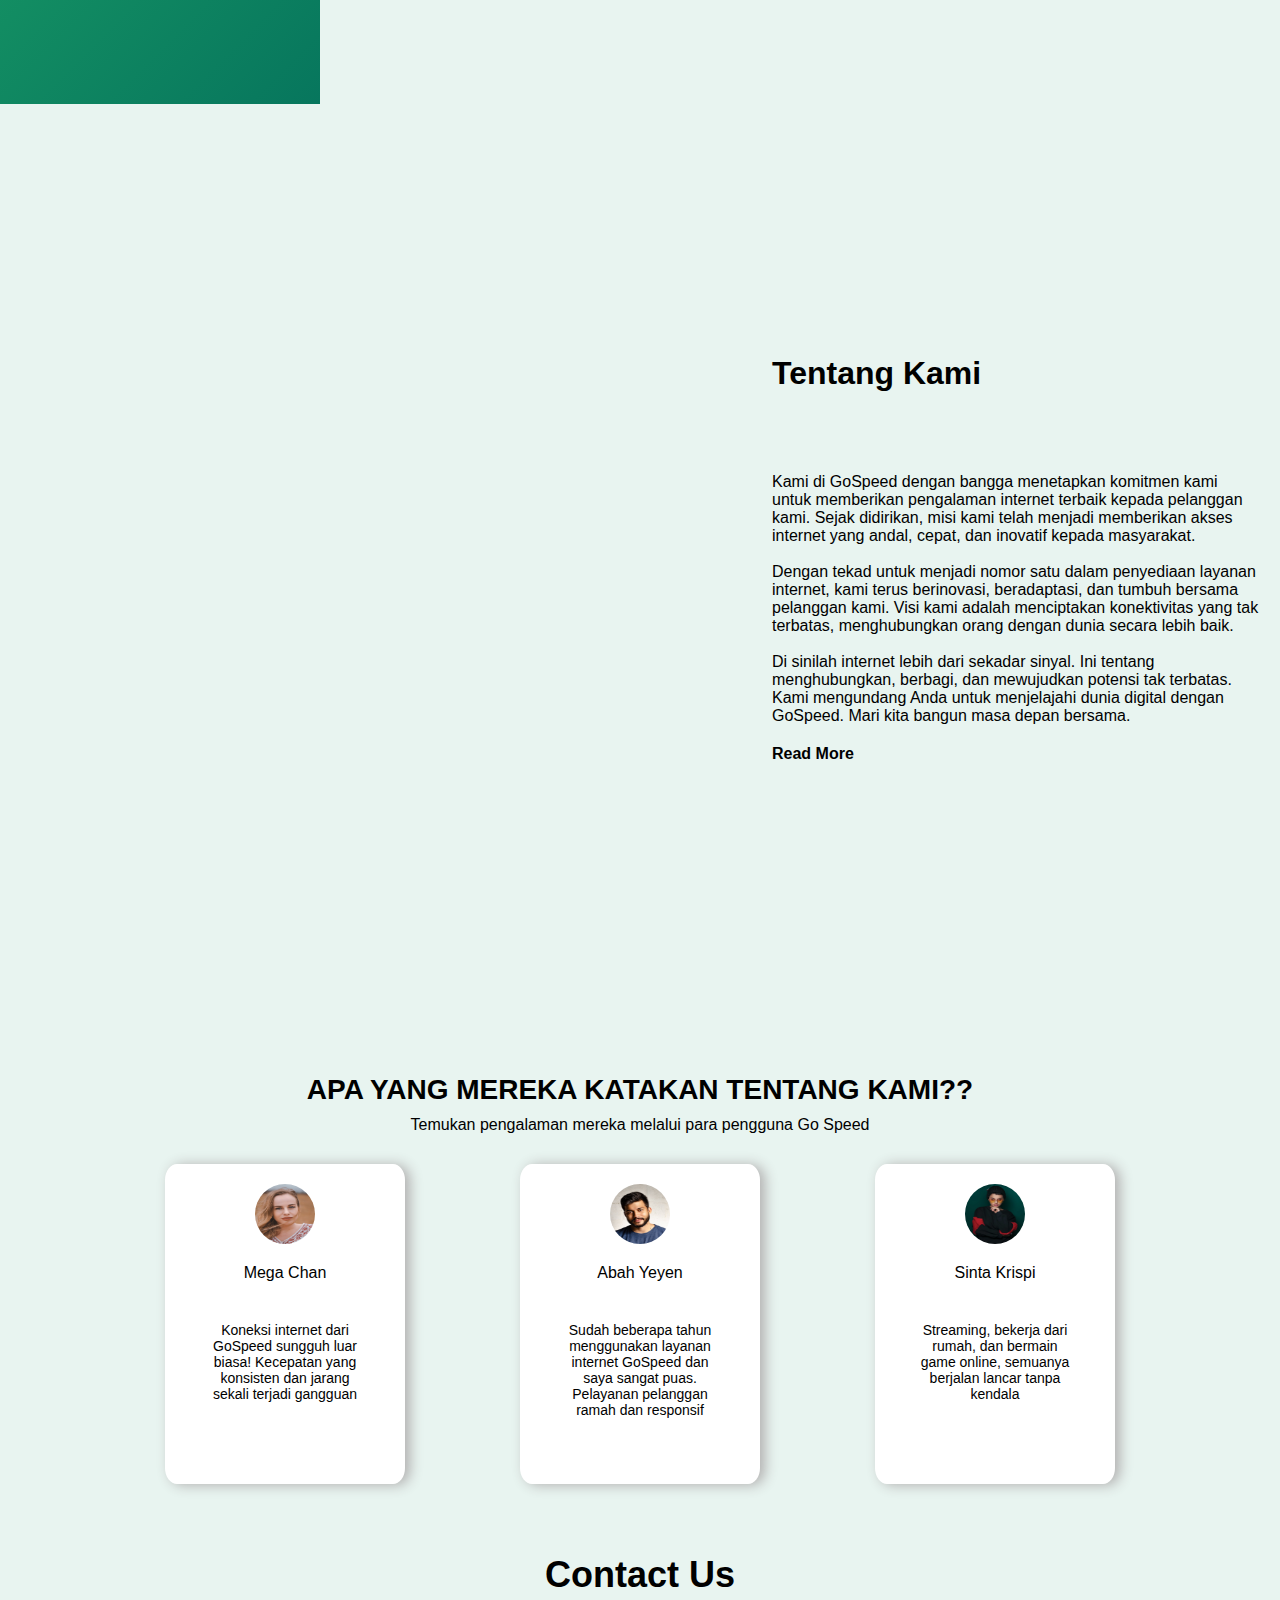
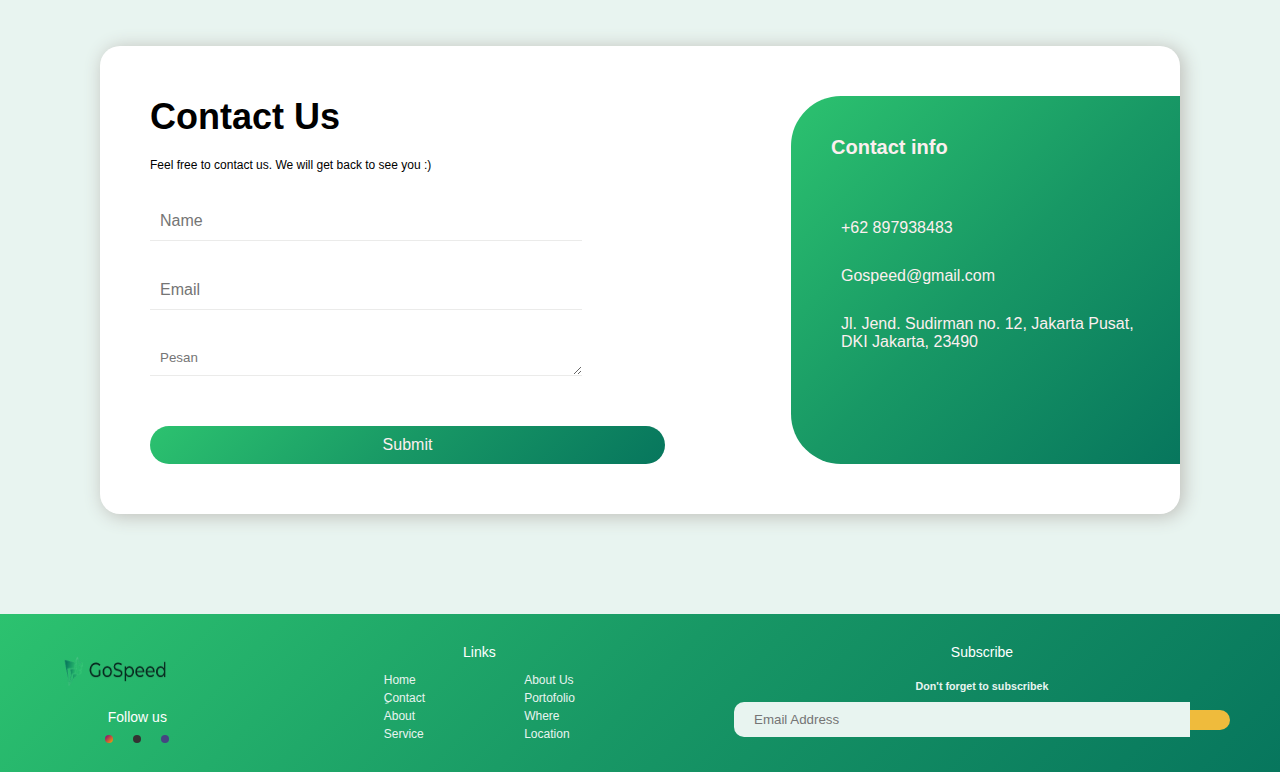
==== commit 027a0f5f: "ok" ====
--- a/index.html
+++ b/index.html
@@ -3,8 +3,9 @@
   <head>
     <meta charset="UTF-8" />
     <meta name="viewport" content="width=device-width, initial-scale=1.0" />
-    <title>Document</title>
+    <title>GoSpeed</title>
     <link rel="stylesheet" href="style.css" />
+    <link rel="shortcut icon" href="fav.png" type="image/x-icon">
     <script src="https://kit.fontawesome.com/18915e59dc.js" crossorigin="anonymous"></script>
   </head>
   <body>
@@ -14,11 +15,15 @@
           <a href="#"><img src="logo.png" alt="" /></a>
         </div>
         <ul id="nav">
-          <li><a href="#">Home</a></li>
-          <li><a href="#about"  class="active">About</a></li>
+          <li><a href="#" id="active">Home</a></li>
+          <li><a href="#about"  >About</a></li>
           <li><a href="#services">Services</a></li>
           <li><a href="#product">Product</a></li>
-          <li><a href="#testi">Testimonials</a></li>
+          <li class="drpdwn"><a href="#testi">Testimonials</a>
+          <div class="drpbtn">
+            <a href="#news">News</a>
+          </div>
+          </li>
           <li><a href="#contact-form">Contact</a></li>
           <a href="#" id="close"><i class="fa-sharp fa-solid fa-xmark"></i></a>
         </ul>
@@ -63,7 +68,7 @@
       </div>
       <div class="serv-box">
         <div class="box-cont">
-          <i class="fa-solid fa-network-wired" style="color: #ff1000;"></i>
+          <i class="fa-solid fa-network-wired" style="color: #EFBB3C;"></i>
           <div class="box-txt">
             <h1>Konektivitas Tanpa Batas</h1>
             <p class="cont">
@@ -72,7 +77,7 @@
           </div>
         </div>
         <div class="box-cont">
-          <i class="fa-solid fa-microchip" style="color: #ff1000;"></i>
+          <i class="fa-solid fa-microchip" style="color: #EFBB3C;"></i>
           <div class="box-txt">
             <h1>Inovasi Teknologi</h1>
             <p class="cont">
@@ -82,7 +87,7 @@
           </div>
         </div>
         <div class="box-cont">
-          <i class="fa-solid fa-people-group" style="color: #ff1000;"></i>
+          <i class="fa-solid fa-people-group" style="color:#EFBB3C;"></i>
           <div class="box-txt">
             <h1>Teknisi Handal</h1>
             <p class="cont">
@@ -92,7 +97,7 @@
           </div>
         </div>
         <div class="box-cont">
-          <i class="fa-solid fa-solar-panel" style="color: #ff1000;"></i>
+          <i class="fa-solid fa-solar-panel" style="color: #EFBB3C;"></i>
           <div class="box-txt">
             <h1>Green Technology</h1>
             <p class="cont">
@@ -105,11 +110,6 @@
       </div>
     </section>
     <section id="product">
-      <div class="pro-des">
-        <div id="des">
-        <h1>Produk Kami</h1>
-        <p>Harga terbaik untuk kamu yang paling baik😊</p>
-      </div></div>
       <div class="line"></div>
       <div class="paket">
 <div id="btn">
@@ -166,74 +166,80 @@
 <button id="btn-ord">Order Now</button>
 </div></div>
       </div>
+      <div class="pro-des">
+        <div id="des">
+        <h1>Produk Kami</h1>
+        <p>Harga terbaik untuk kamu yang paling baik😊</p>
+      </div></div>
+      
     </section>
     <section id="news">
     
    <!-- Slideshow container -->
-<div class="slideshow-container">
-
-  <!-- Full-width images with number and caption text -->
-  <div class="mySlides fade">
-    <div class="numbertext">1 / 3</div>
-    <div class="img-news">
-        <img src="https://img.freepik.com/free-vector/flat-wifi-concept_23-2148177486.jpg?w=740&t=st=1700361606~exp=1700362206~hmac=d5f42aca3f6ed8f450a8a5a273979845ca41e395c2291f25d8382264fe31c53e" alt="" />
-        <div class="desc-news">
-          <h1>PUBG</h1>
-          <p>Our site uses cookies and similar technologies to understand and improve the overall browsing experience. Rasakan Sensasi perang bersama kawanmu</p>
-          <div class="arr">
-            <p>Read More</p>
-            <i class="fa-solid fa-circle-right" style="color: #ff1000;"></i>
-            
-          </div>
-        </div>
-      </div>
-    
-  </div>
-
-  <div class="mySlides fade">
-    <div class="numbertext">2 / 3</div>
-    <div class="img-news">
-        <img src="https://img.freepik.com/free-vector/flat-wifi-zone-concept-with-signal_23-2148194318.jpg?w=740&t=st=1700361664~exp=1700362264~hmac=affdc08e6a4ba51aee8b98a802f787c42972c4acd6a367177e6b12c035d910f7" alt="" />
-        <div class="desc-news">
-          <h1>PUBG</h1>
-          <p>Our site uses cookies and similar technologies to understand and improve the overall browsing experience. Rasakan Sensasi perang bersama kawanmu</p>
-          <div class="arr">
-            <p>Read More</p>
-            <i class="fa-solid fa-circle-right" style="color: #ff1000;"></i>
-            
-          </div>
-        </div>
-      </div>
- 
-  </div>
-
-  <div class="mySlides fade">
-    <div class="numbertext">3 / 3</div>
-    <div class="img-news">
-        <img src="https://img.freepik.com/free-vector/flat-wifi-concept_23-2148182406.jpg?w=740&t=st=1700361709~exp=1700362309~hmac=ac08baa9c29faf4a1bc0f89a0aca5fcb28b00baa556523f29c4f729de4d3a258" alt="" />
-        <div class="desc-news">
-          <h1>PUBG</h1>
-          <p>Our site uses cookies and similar technologies to understand and improve the overall browsing experience. Rasakan Sensasi perang bersama kawanmu</p>
-          <div class="arr">
-            <p>Read More</p>
-            <i class="fa-solid fa-circle-right" style="color: #ff1000;"></i>
-            
-          </div>
-        </div>
-      </div>
-    
-  </div>
-
-  <!-- Next and previous buttons -->
-  <a class="prev" onclick="plusSlides(-1)">&#10094;</a>
-  <a class="next" onclick="plusSlides(1)">&#10095;</a>
-</div>
 <div class="pro-des">
   <div id="des">
   <h1>SPECIAL <span>PROMO</span> BUAT KAMU!!!</h1>
   <p>Pastikan kamu tidak ketinggalan info apapun dari kami</p>
 </div>
 
+</div>
+<div class="slideshow-container">
+
+  <!-- Full-width images with number and caption text -->
+  <div class="mySlides fade">
+    <div class="numbertext">1 / 3</div>
+    <a href="artikel1.html"><div class="img-news">
+        <img src="https://img.freepik.com/free-vector/flat-wifi-concept_23-2148177486.jpg?w=740&t=st=1700361606~exp=1700362206~hmac=d5f42aca3f6ed8f450a8a5a273979845ca41e395c2291f25d8382264fe31c53e" alt="" />
+        <div class="desc-news">
+          <h1>Menyambut Natal dengan Kecepatan Baru: Promo Kenaikan 50 Mbps</h1>
+          <p>Hanya dengan menambah Rp. 49.900, nikmati kenaikan kecepatan internet hingga 50 Mbps</p>
+          <div class="arr">
+            <p>Read More</p>
+            <i class="fa-solid fa-circle-right" style="color: #EFBB3C;"></i>
+            
+          </div>
+        </div>
+      </div></a>
+    
+  </div>
+
+  <div class="mySlides fade">
+    <div class="numbertext">2 / 3</div>
+    <a href="artikel2.html"><div class="img-news">
+        <img src="https://img.freepik.com/free-vector/flat-wifi-zone-concept-with-signal_23-2148194318.jpg?w=740&t=st=1700361664~exp=1700362264~hmac=affdc08e6a4ba51aee8b98a802f787c42972c4acd6a367177e6b12c035d910f7" alt="" />
+        <div class="desc-news">
+          <h1>Promo Ulang Tahun: Nikmati Hiburan Lebih dengan Diskon Tambahan 50 Channel TV Hanya Rp. 29.900!</h1>
+          <p>Sebagai ungkapan terima kasih atas dukungan Anda selama ini, kami memberikan penawaran spesial...</p>
+          <div class="arr">
+            <p>Read More</p>
+            <i class="fa-solid fa-circle-right" style="color: #EFBB3C;"></i>
+            
+          </div>
+        </div>
+      </div></a>
+ 
+  </div>
+
+  <div class="mySlides fade">
+    <div class="numbertext">3 / 3</div>
+    <a href="artikel3.html"><div class="img-news">
+        <img src="https://img.freepik.com/free-vector/flat-wifi-concept_23-2148182406.jpg?w=740&t=st=1700361709~exp=1700362309~hmac=ac08baa9c29faf4a1bc0f89a0aca5fcb28b00baa556523f29c4f729de4d3a258" alt="" />
+        <div class="desc-news">
+          <h1>Menghadirkan Terobosan Digital: Mendalami Layanan Unggulan dari GoSpeed</h1>
+          <p>Di era digital yang terus berkembang, keberadaan penyedia layanan menjadi semakin penting...</p>
+          <div class="arr">
+            <p>Read More</p>
+            <i class="fa-solid fa-circle-right" style="color: #EFBB3C;"></i>
+            
+          </div>
+        </div>
+      </div></a>
+    
+  </div>
+
+  <!-- Next and previous buttons -->
+  <a class="prev" onclick="plusSlides(-1)">&#10094;</a>
+  <a class="next" onclick="plusSlides(1)">&#10095;</a>
 </div>
     </section>
     <section id="about">
@@ -251,7 +257,7 @@
      <br> <p>Di sinilah internet lebih dari sekadar sinyal. Ini tentang menghubungkan, berbagi, dan mewujudkan potensi tak terbatas. Kami mengundang Anda untuk menjelajahi dunia digital dengan GoSpeed. Mari kita bangun masa depan bersama.</p>
      <div class="arr">
       <p>Read More</p>
-      <i class="fa-solid fa-arrow-right-long" style="color: #000000;"></i>
+      <i class="fa-solid fa-arrow-right-long" style="color: #EFBB3C;"></i>
     </div>
     </div>
   
@@ -314,7 +320,7 @@
 
             <input type="email" placeholder="Email" />
 
-           <textarea name="Message" id="" cols="30" rows="1"></textarea>
+           <textarea name="Message" id="" cols="30" rows="1" placeholder="Pesan"></textarea>
         </div>
         <button>Submit</button>
       </div>
@@ -327,7 +333,7 @@
           </div>
           <div class="detail">
             <i class="fa-solid fa-envelope" style="color: #ffffff"></i>
-            <p>blablabla@gmail.com</p>
+            <p>Gospeed@gmail.com</p>
           </div>
           <div class="detail">
             <i class="fa-solid fa-map-location-dot" style="color: #ffffff"></i>
@@ -343,6 +349,7 @@
     </section>
     <footer>
       <div class="foll">
+        <img src="logo.png" width="150" height="75">
         <h4>Follow us</h4>
         <div class="link">
           <a id="ig" href="twitter.com"><i class="fa-brands fa-instagram" style="color: #ffffff;"></i></a>
--- a/style.css
+++ b/style.css
@@ -5,23 +5,69 @@
   scroll-behavior: smooth;
 }
 
+body {
+  background-color: #e8f4f0;
+}
+
 header {
-  background-color: #000000;
+  background: #e8f4f0;
+  border-bottom: 1px solid #c1b9b5;
 }
 
 #close {
   display: none;
 }
 
-.active {
+#active {
   color: #fdf2e9;
 }
 
+.drpdwn a {
+  color: white;
+  padding: 16px;
+  font-size: 16px;
+  border: none;
+  cursor: pointer;
+}
+
+.drpdwn {
+  position: relative;
+  display: inline-block;
+}
+
+.drpbtn {
+  display: none;
+  position: absolute;
+  background-color: #e8f4f0;
+  min-width: 160px;
+  box-shadow: 0px 8px 16px 0px rgba(0, 0, 0, 0.2);
+  z-index: 1;
+}
+
+.drpbtn a {
+  color: black;
+  padding: 12px 16px;
+  text-decoration: none;
+  display: block;
+}
+
+.drpbtn a:hover {
+  background-color: #f1f1f1;
+}
+
+.drpdwn:hover .drpbtn {
+  display: block;
+}
+
+.drpdwn:hover .drpdwn a {
+  background-color: #3e8e41;
+}
+
 nav {
   display: flex;
   align-items: center;
   justify-content: space-between;
-  color: aliceblue;
+  color: #1b1a1a;
   padding: 0 60px;
 }
 
@@ -50,17 +96,17 @@
 
 nav #nav li a {
   text-decoration: none;
-  color: aliceblue;
+  color: #1b1a1a;
   font-weight: 500;
 }
 
 nav #nav li a:hover {
-  color: #cb9d78;
+  color: #efbb3c;
   transition: 0.4s ease-in;
 }
 
 #hero {
-  background: #fdf2e9;
+  background: #e8f4f0;
   height: 90vh;
   background-position: center;
   display: flex;
@@ -98,7 +144,7 @@
 }
 
 #hero .hero-txt .txt h1 span {
-  color: #d7905d;
+  color: #efbb3c;
 }
 #hero .hero-txt .txt p {
   font-size: 18px;
@@ -107,7 +153,7 @@
 }
 #hero .hero-txt button,
 #btn-ord {
-  background: #1b1a1a;
+  background: linear-gradient(135deg, #2cc26f, #189865, #07765d);
   padding: 12px 16px;
   font-size: 16px;
   color: #fdf2e9;
@@ -117,7 +163,7 @@
   margin-bottom: 30px;
 }
 #btn-ord {
-  background: #1b1a1a;
+  background: linear-gradient(135deg, #2cc26f, #189865, #07765d);
   padding: 10px 14px;
   font-size: 14px;
   color: #fdf2e9;
@@ -125,9 +171,7 @@
   border: 0;
   cursor: pointer;
 }
-#hero .hero-txt button:hover {
-  background: #d7905d;
-}
+
 #hero .hero-cont .member {
   display: flex;
   align-items: center;
@@ -159,19 +203,18 @@
 }
 
 #hero .hero-cont .member p span {
-  color: #d7905d;
+  color: #efbb3c;
 }
 
 #services {
   display: flex;
-  background-color: #1b1a1a;
+  background: linear-gradient(135deg, #2cc26f, #189865, #07765d);
   align-items: center;
 }
 
 #services .serv-hed {
   width: 25%;
   padding: 40px;
-  background-color: #1b1a1a;
   color: rgb(255, 255, 255);
   display: flex;
   justify-content: center;
@@ -181,7 +224,7 @@
 
 #services .serv-hed span,
 #news span {
-  color: red;
+  color: #efbb3c;
 }
 
 #services .serv-hed .line {
@@ -196,8 +239,8 @@
   margin: 5px 0 20px 0;
 }
 .serv-box {
-  background: #1b1a1a;
-  color: aliceblue;
+  background-color: #e8f4f0;
+  color: #1b1a1a;
   padding: 38px 48px 0 48px;
   display: flex;
   flex-direction: row;
@@ -209,9 +252,9 @@
   width: 200px;
   height: 160px;
   padding: 28px;
-  background: #2e2c2c;
-  border: 5px solid #1b1a1a;
-  margin-bottom: 58px;
+  background: white;
+  border: 1px solid #c1b9b5;
+  margin: 36px 20px;
 }
 
 .serv-box .box-cont:hover {
@@ -237,7 +280,7 @@
 
 .img-news .desc-news .arr {
   display: flex;
-  margin-top: 10px;
+  margin-top: 0px;
   align-items: center;
   margin-bottom: 10px;
 }
@@ -252,7 +295,7 @@
   margin-left: 5px;
 }
 #testi {
-  background-color: #fdf2e9;
+  background-color: #e8f4f0;
   padding: 50px;
 }
 
@@ -280,12 +323,13 @@
   width: 240px;
   height: 300px;
   background: white;
-  border: 2px solid #fcefef;
+  border: none;
   display: flex;
   flex-direction: column;
   align-items: center;
   border-radius: 5%;
   padding-bottom: 20px;
+  box-shadow: 5px 1px 13px 0px #b1afaf;
 }
 
 #testi .komen .kom-box h1 {
@@ -335,6 +379,7 @@
 #contact-form .form .form-cont {
   display: flex;
   flex-direction: column;
+  width: 80%;
 }
 
 #contact-form .form .form-cont input {
@@ -344,14 +389,17 @@
   border-bottom: #ebebea solid 1px;
   font-size: 16px;
   outline: none;
+  width: 100%;
 }
 
 #contact-form .form .form-cont textarea {
   padding: 10px;
+  width: 100%;
   margin-top: 30px;
   border: none;
   border-bottom: 1px solid #ebebea;
   margin-bottom: 50px;
+  outline: none;
 }
 
 #contact-form .form button {
@@ -361,26 +409,26 @@
   border: none;
   font-size: 16px;
   color: #fcefef;
-  background-color: #1b1a1a;
+  background: linear-gradient(135deg, #2cc26f, #189865, #07765d);
   cursor: pointer;
 }
 
 #contact-form .form button:hover {
-  background: linear-gradient(280deg, purple, rgb(81, 21, 221));
+  background: #efbb3c;
   transition: 0.4s ease-in;
 }
 
 #contact-form .contact-info {
   width: 30%;
   border-radius: 50px 0 0 50px;
-  background: #1b1a1a;
+  background: linear-gradient(135deg, #2cc26f, #189865, #07765d);
   color: #fcefef;
   padding: 40px;
   margin-left: 30px;
 }
 
 #contact-form .contact-info h4 {
-  font-size: 16px;
+  font-size: 20px;
   margin-bottom: 30px;
 }
 
@@ -410,8 +458,8 @@
 }
 
 footer {
-  background-color: black;
-  padding: 20px 20px 0 20px;
+  background: linear-gradient(135deg, #2cc26f, #189865, #07765d);
+  padding: 0px 20px 0 20px;
   display: flex;
   justify-content: space-between;
 }
@@ -420,7 +468,7 @@
   display: flex;
   flex-direction: column;
   width: 20%;
-  padding: 30px;
+  padding: 20px;
 }
 
 footer h4 {
@@ -474,7 +522,7 @@
 
 footer .menu .menu-links li a {
   text-decoration: none;
-  color: #636361;
+  color: #e8f4f0;
   font-size: 12px;
   font-weight: 400;
 }
@@ -492,7 +540,7 @@
 
 footer .subs h6 {
   margin: 10px 0;
-  color: #636361;
+  color: #e8f4f0;
   text-align: center;
 }
 
@@ -504,7 +552,7 @@
 
 footer .subs input {
   padding: 10px 20px;
-  background: #1b1a1a;
+  background: #e8f4f0;
   color: #636361;
   border: 0;
   border-radius: 10px 0 0 10px;
@@ -514,7 +562,7 @@
 footer .subs button {
   cursor: pointer;
   padding: 10px 20px;
-  background-color: rgb(224, 47, 47);
+  background-color: #efbb3c;
   border: 0;
   border-radius: 0 10px 10px 0;
 }
@@ -758,7 +806,7 @@
   display: flex;
   justify-content: space-between;
   height: 100vh;
-  background-color: #fdf2e9;
+  background-color: #e8f4f0;
 }
 #about .abt-des {
   width: 40%;
@@ -808,13 +856,18 @@
 
 #product .pro-des,
 #news .pro-des {
-  width: 30%;
+  width: 25%;
   height: 100%;
   color: #ebebea;
-  padding: 0 40px;
-  background-color: #1b1a1a;
-  display: flex;
-  align-items: center;
+
+  background: linear-gradient(135deg, #2cc26f, #189865, #07765d);
+  display: flex;
+  align-items: center;
+}
+
+#product .pro-des #des,
+#news .pro-des #des {
+  padding: 40px;
 }
 
 #product .pro-des h1,
@@ -834,16 +887,16 @@
 #product .paket #btn {
   width: 156px;
   background-color: #ebebea;
-
   display: flex;
   border-radius: 50px;
   padding: 5px;
+  box-shadow: 0px 1px 3px 0px #766a6a;
 }
 
 #product .paket #btn #active {
   padding: 10px 15px;
   border-radius: 50px;
-  background-color: #1b1a1a;
+  background: linear-gradient(135deg, #2cc26f, #189865, #07765d);
   color: #fcefef;
   cursor: pointer;
 }
@@ -863,9 +916,12 @@
   display: flex;
   flex-direction: column;
   align-items: center;
-  padding: 10px;
-  border: 1px solid #ebebea;
+  padding: 20px;
+  border: none;
   margin: 15px 10px;
+  border-radius: 20px;
+  background: white;
+  box-shadow: 5px 6px 9px 3px #c9c5c5;
 }
 
 #product .paket .paket-cont #paket-box h1 {
@@ -877,7 +933,7 @@
 }
 
 #product .paket .paket-cont #paket-box ul li {
-  color: #ebebea;
+  color: #1b1a1a;
   list-style: none;
   margin-bottom: 10px;
 }
@@ -886,6 +942,73 @@
   color: #1b1a1a;
   margin: 5px 0 10px 0;
   font-size: 18px;
+}
+
+.media {
+  display: flex;
+  flex-direction: column;
+  justify-content: center;
+  align-items: center;
+  margin: 30px 0;
+}
+
+.media h1 {
+  padding: 40px;
+}
+
+.media p {
+  font-size: 18px;
+  font-weight: 350;
+  color: rgb(168, 162, 162);
+  margin: 10px 0;
+}
+.content {
+  display: flex;
+  justify-content: center;
+  align-items: center;
+  flex-direction: column;
+  font-size: 22px;
+  font-weight: 300;
+}
+.content p,
+.content .one {
+  padding: 15px 30vh;
+  margin: 10px 0;
+}
+
+.content table td {
+  padding: 20px;
+  font-size: 20px;
+  font-weight: 400;
+}
+
+.prestasi {
+  margin-bottom: 20px;
+}
+
+.prestasi ol li {
+  font-size: 20px;
+  font-weight: 400;
+}
+
+#form {
+  margin-top: 50px;
+  padding: 40px 0;
+  display: flex;
+  justify-content: center;
+  width: 100%;
+  background-color: rgb(245, 244, 244);
+}
+
+input,
+textarea {
+  width: 120vh;
+}
+
+.content .one p {
+  background-color: white;
+  padding: 10px;
+  border-radius: 10px;
 }
 
 @media (max-width: 799px) {
@@ -1007,7 +1130,6 @@
   #product .pro-des #des,
   #news .pro-des #des {
     text-align: center;
-    padding: 50px;
   }
 
   #product .paket {
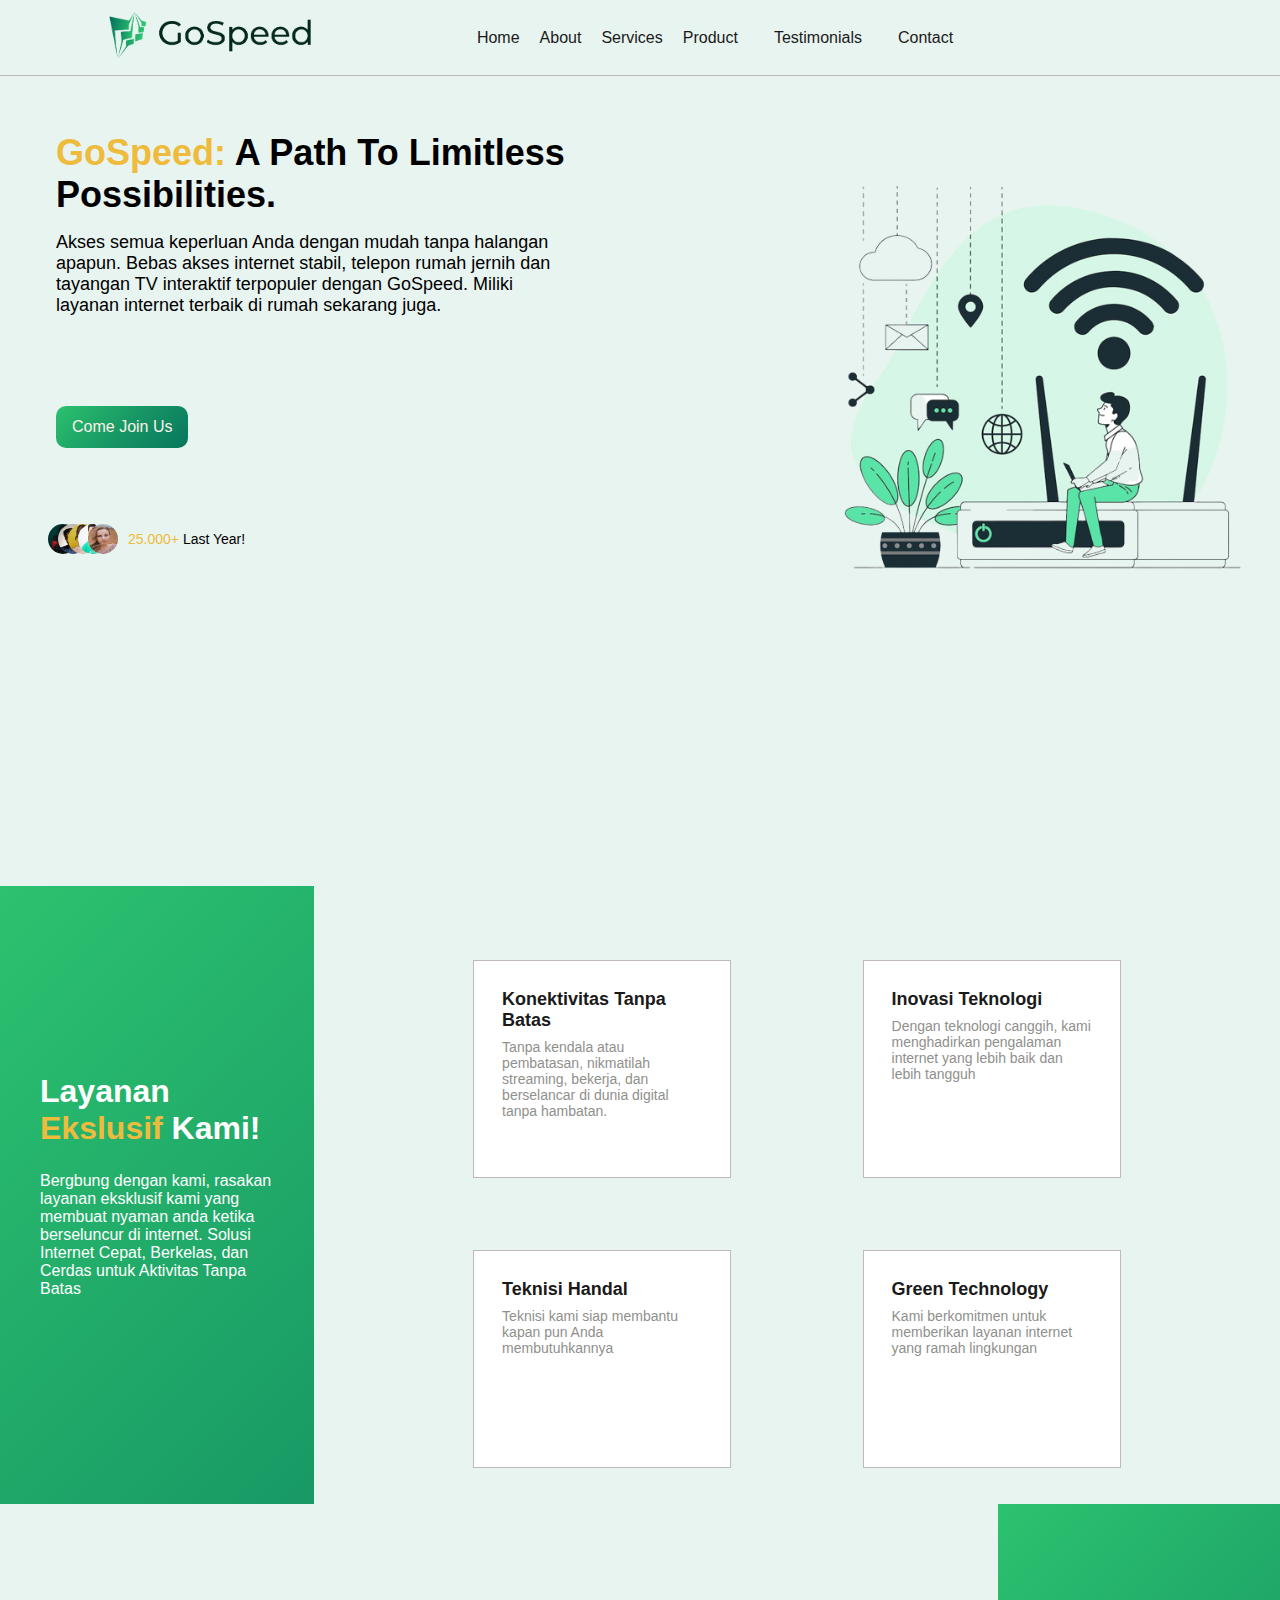
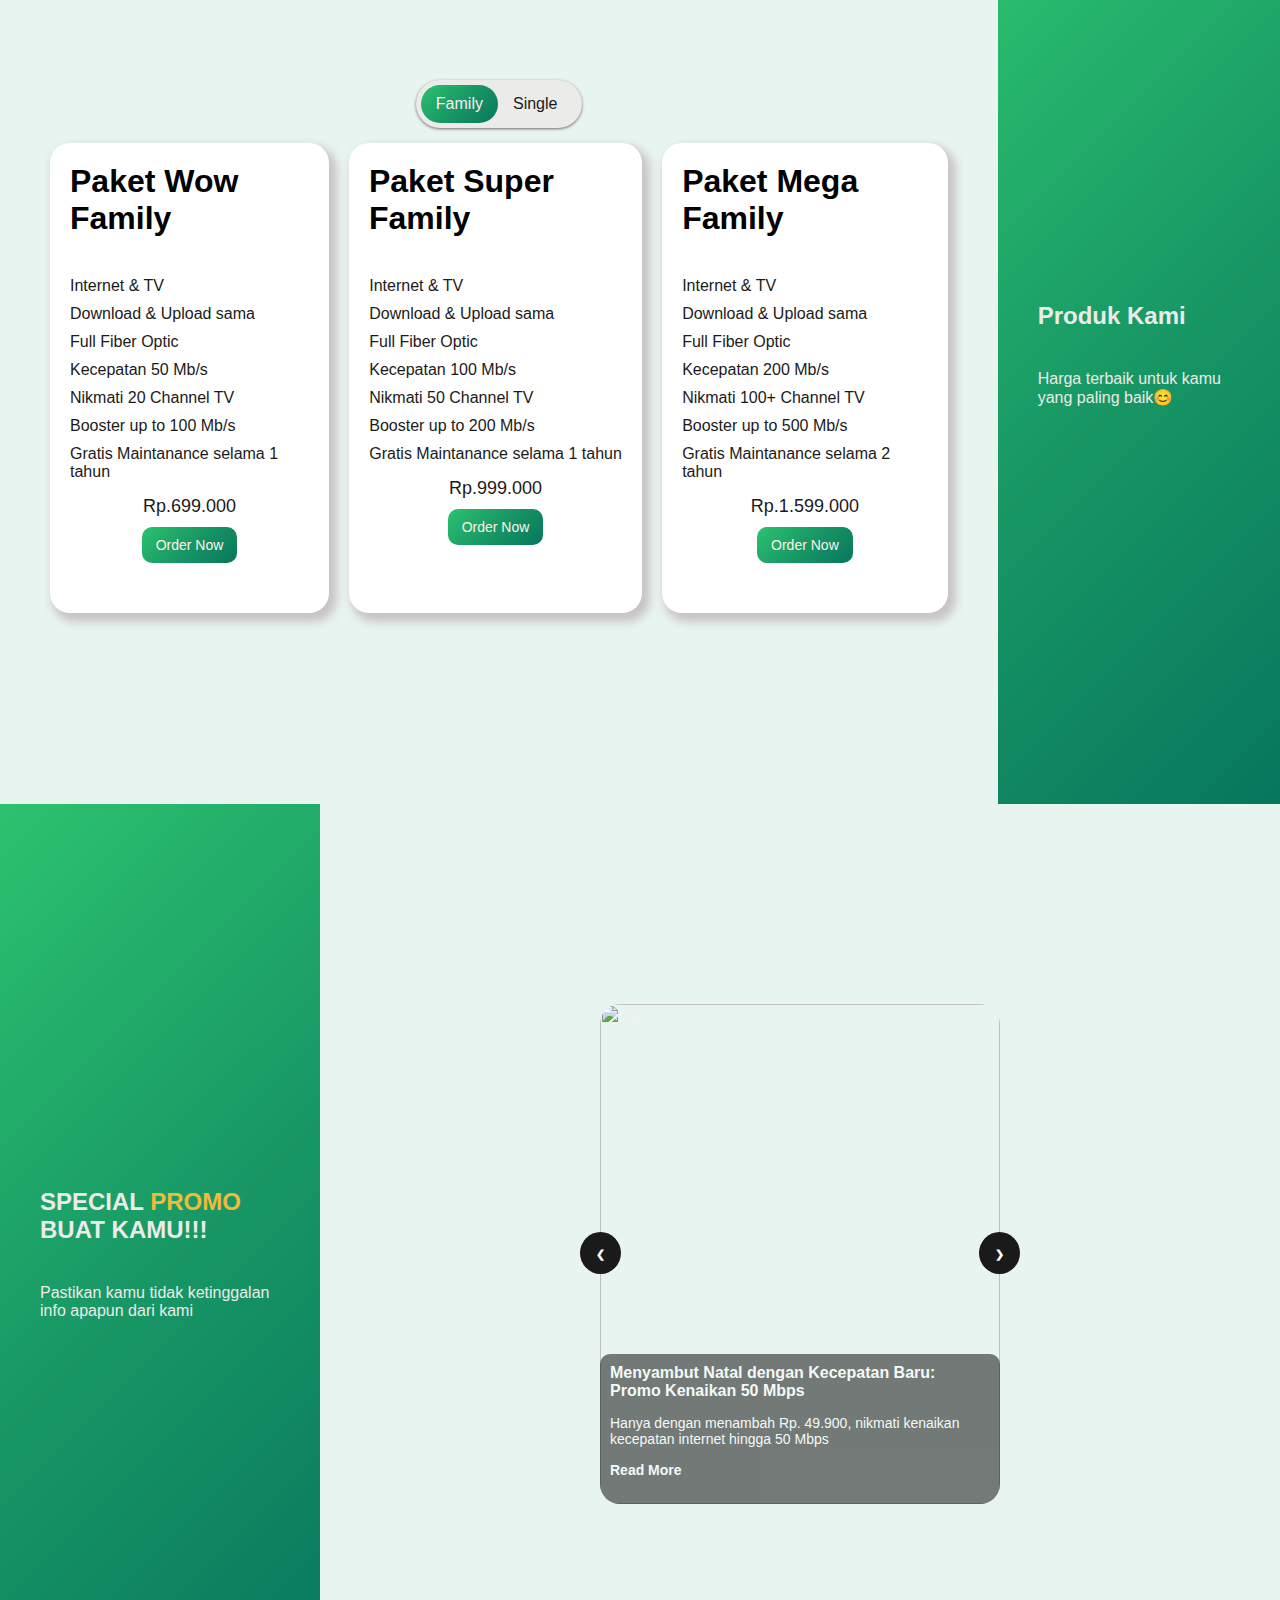
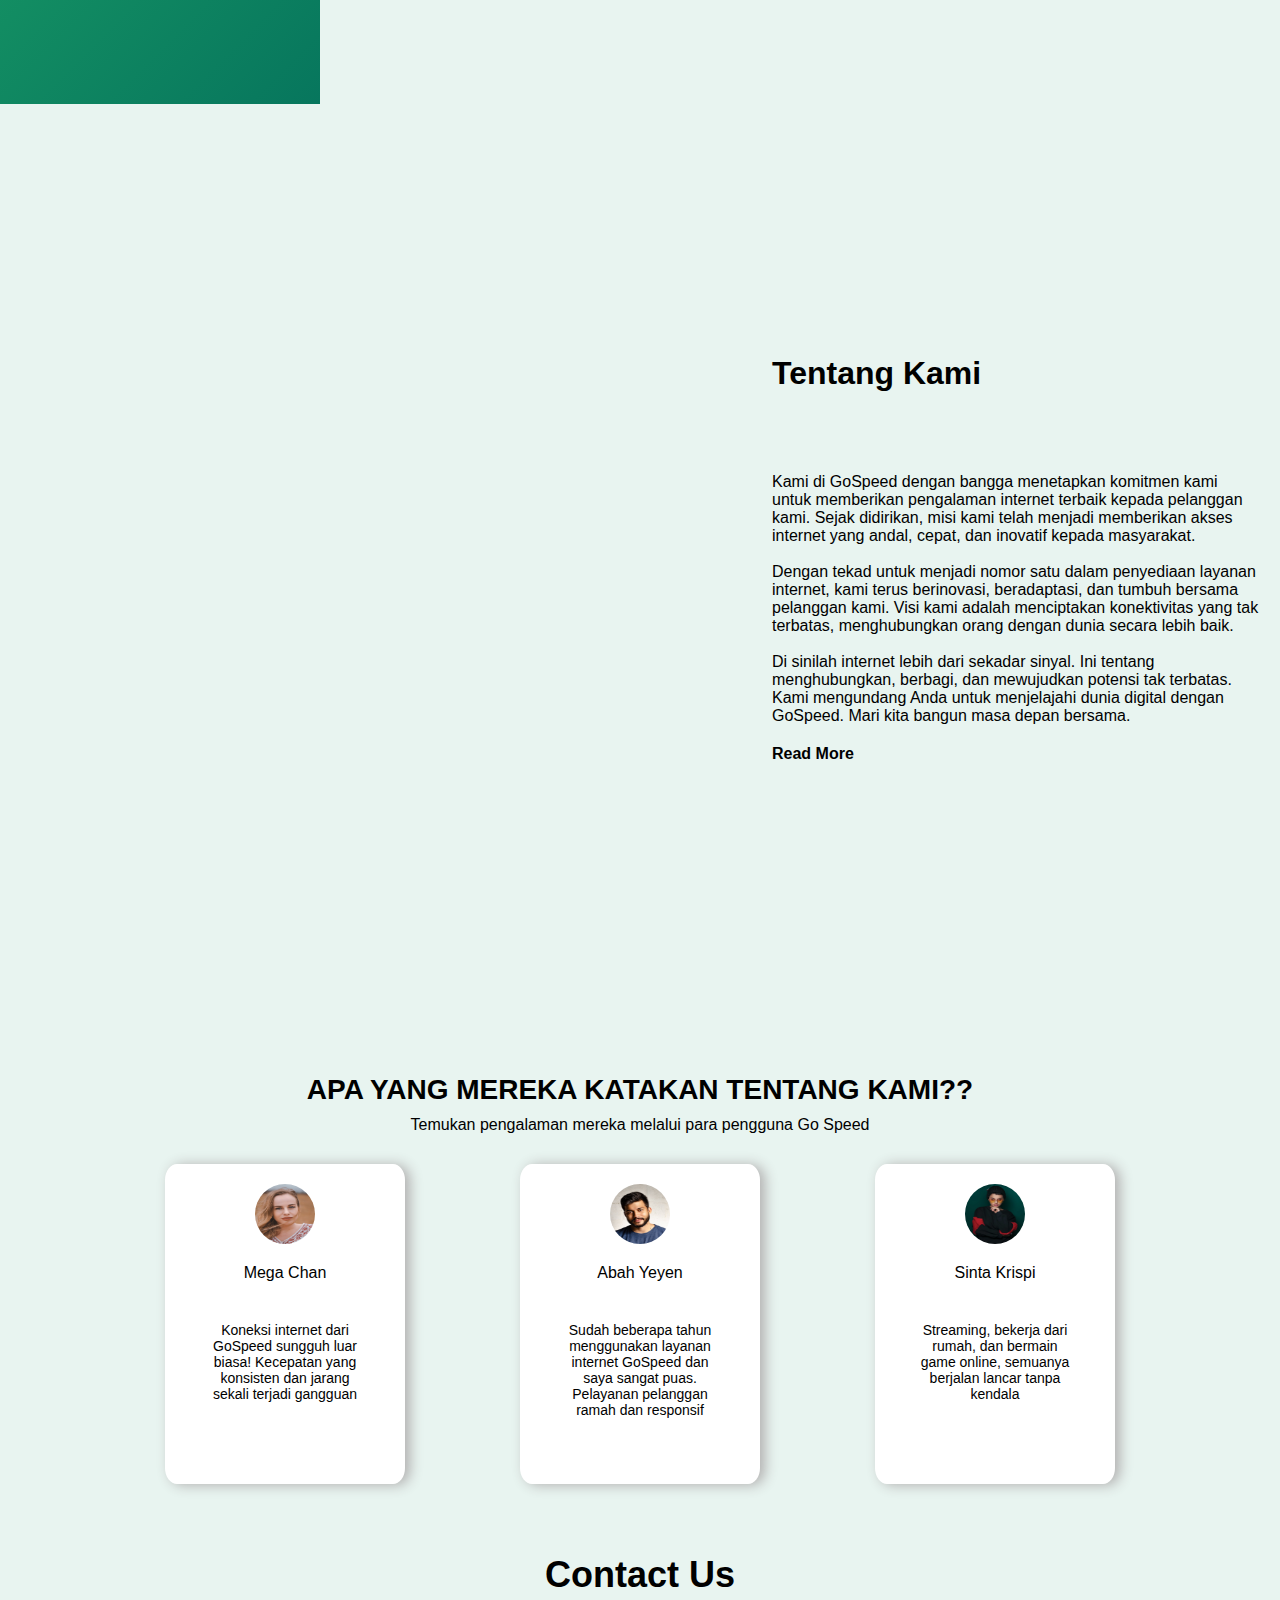
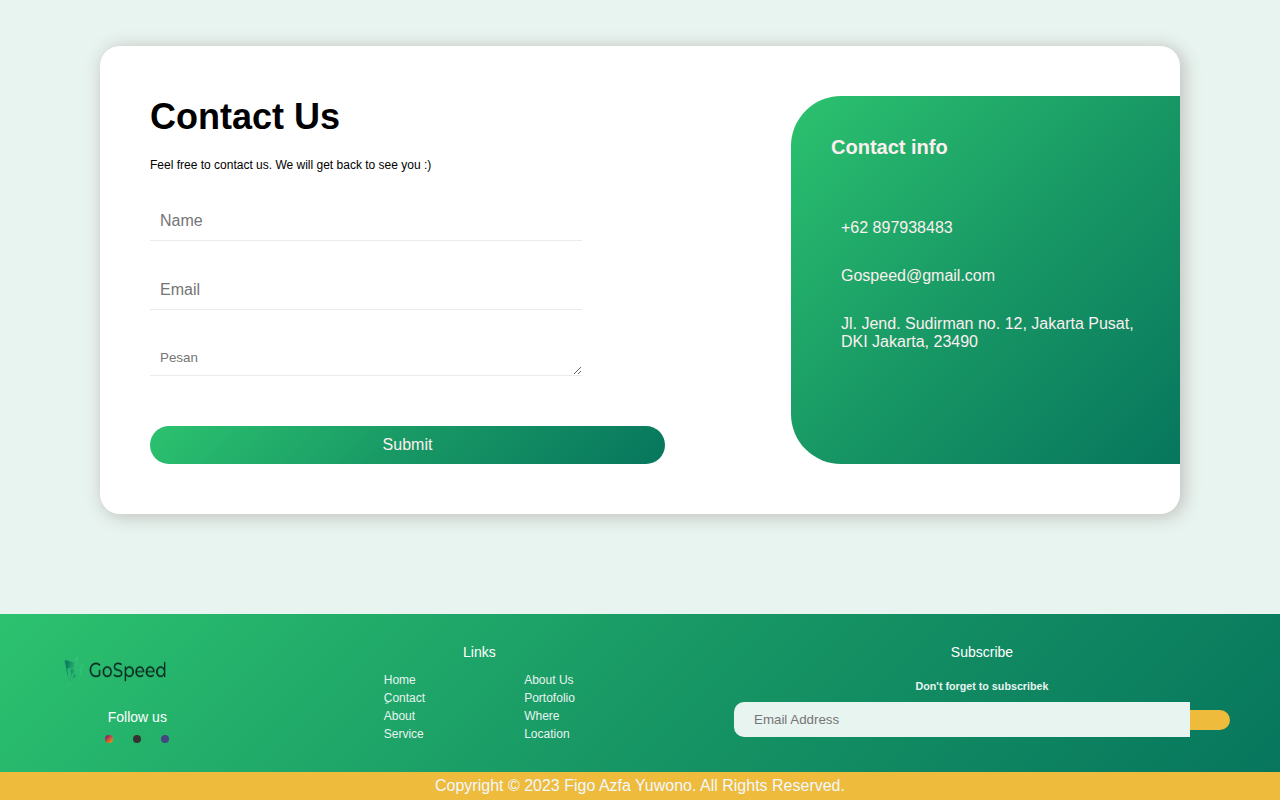
==== commit f54ccb06: "ok" ====
--- a/index.html
+++ b/index.html
@@ -387,6 +387,7 @@
         
       </div>
     </footer>
+    <div style="text-align: center; padding: 5px; background-color: #EFBB3C; color: aliceblue;">Copyright © 2023 Figo Azfa Yuwono. All Rights Reserved.</div>
     <script src="script.js"></script>
   </body>
 </html>
